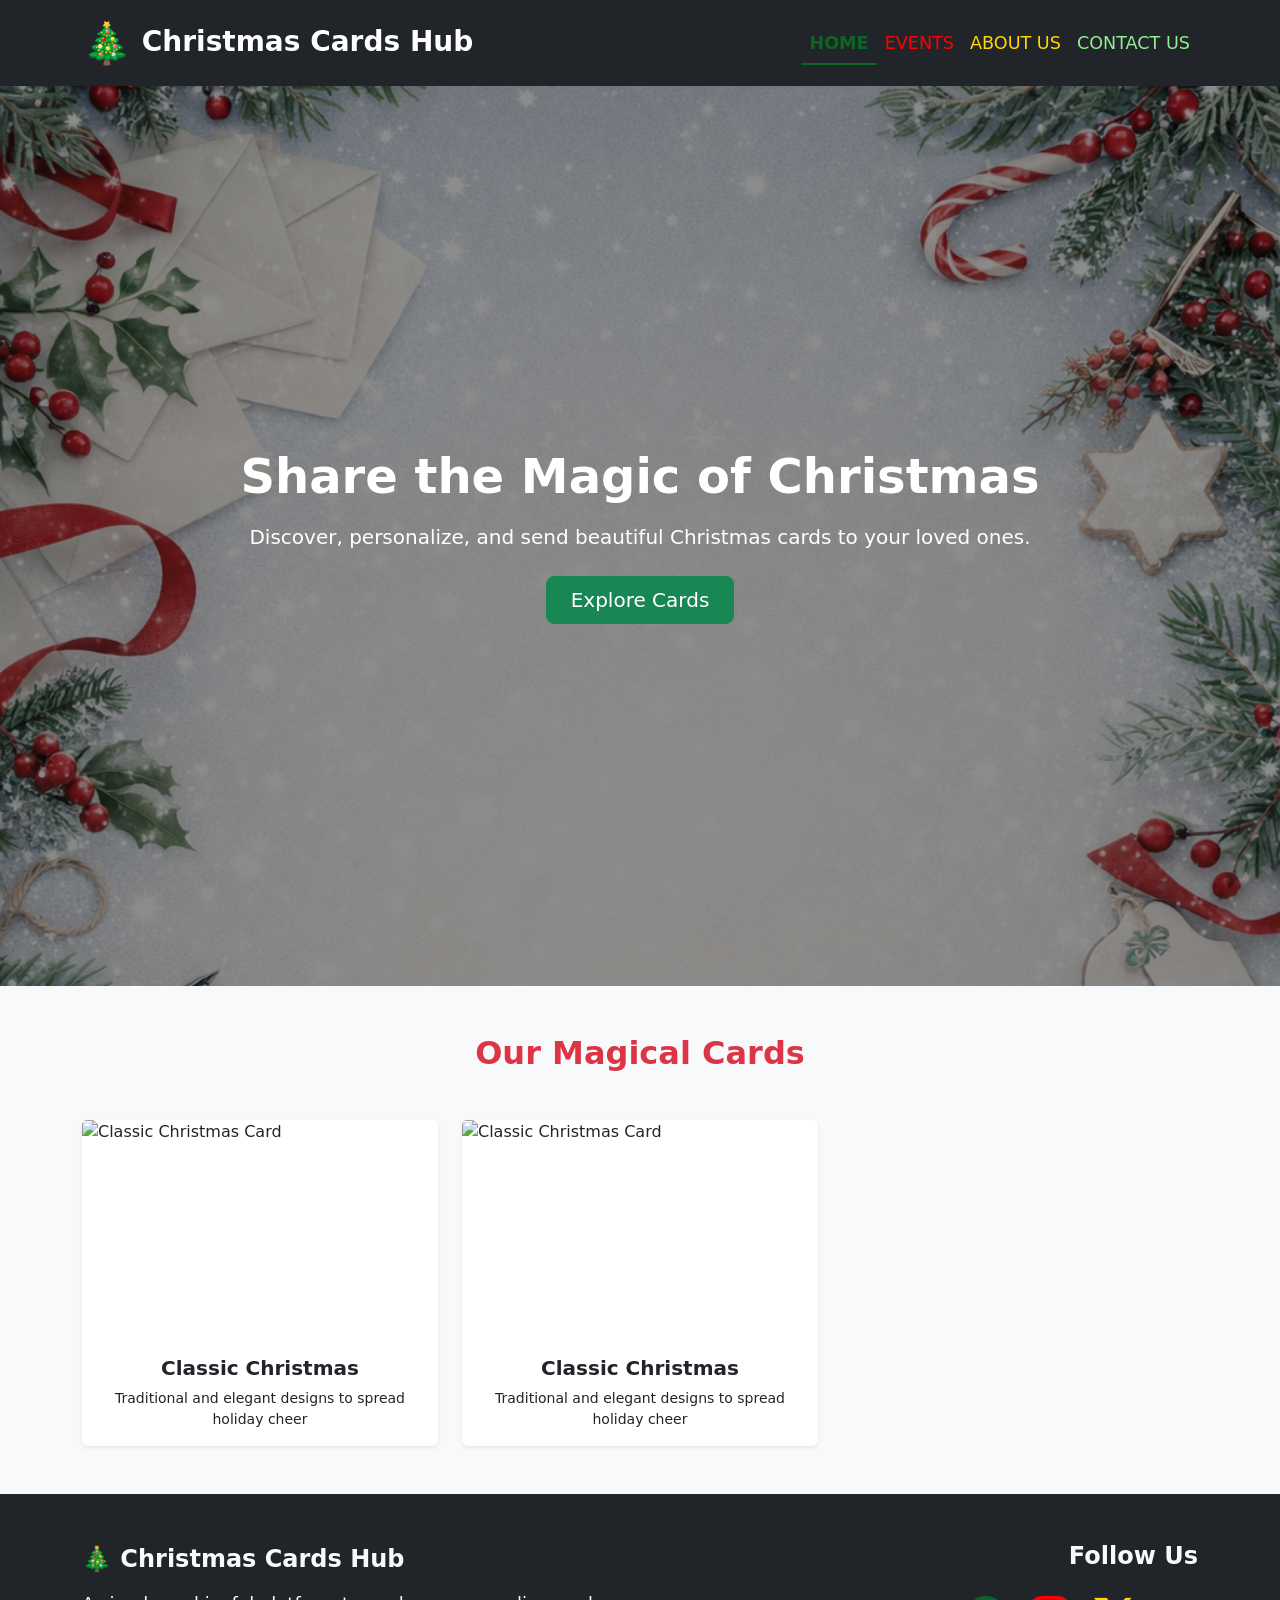
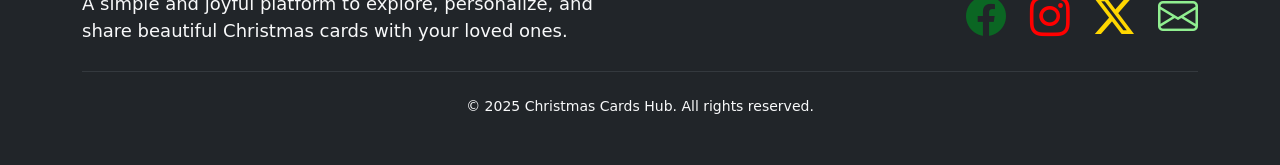
==== index.html @ 1e1aca8b "add the contatc modal to all pages" ====
<!DOCTYPE html>
<html lang="en">
<head>
  <meta charset="UTF-8">
  <meta name="viewport" content="width=device-width, initial-scale=1.0">

  <link
    href="https://cdn.jsdelivr.net/npm/bootstrap@5.3.8/dist/css/bootstrap.min.css"
    rel="stylesheet"
    integrity="sha384-sRIl4kxILFvY47J16cr9ZwB07vP4J8+LH7qKQnuqkuIAvNWLzeN8tE5YBujZqJLB"
    crossorigin="anonymous"
  >
  <link
    href="https://cdn.jsdelivr.net/npm/bootstrap-icons@1.11.3/font/bootstrap-icons.css"
    rel="stylesheet"
  >
  <link rel="stylesheet" href="assets/css/main.css">

  <title>HOME - Christmas Cards Hub</title>
</head>

<body class="d-flex flex-column min-vh-100">
  <!-- Header -->
  <header>
    <nav class="navbar navbar-expand-lg navbar-dark bg-dark shadow-sm">
      <div class="container">
        <a class="navbar-brand fw-bold" href="index.html">
            Christmas Cards Hub
        </a>
        <button class="navbar-toggler" type="button" data-bs-toggle="collapse" data-bs-target="#mainNavbar" aria-controls="mainNavbar" aria-expanded="false" aria-label="Toggle navigation">
          <span class="navbar-toggler-icon"></span>
        </button>
        <div class="collapse navbar-collapse justify-content-center justify-content-lg-end" id="mainNavbar">
          <ul class="navbar-nav mb-2 mb-lg-0 text-center">
            <li class="nav-item">
              <a class="nav-link" href="index.html">HOME</a>
            </li>
            <li class="nav-item">
              <a class="nav-link" href="events.html">EVENTS</a>
            </li>
            <li class="nav-item">
              <a class="nav-link" href="about.html">ABOUT US</a>
            </li>
            <li class="nav-item">
              <a class="nav-link" href="#" data-bs-toggle="modal" data-bs-target="#contactModal">CONTACT US</a>
            </li>
          </ul>
        </div>
      </div>
    </nav>
  </header>

  <main class="flex-grow-1">
    <!-- Hero Section -->
    <section class="hero-section position-relative text-center text-white">
      <div class="hero-overlay"></div>
      <div class="container position-relative hero-content d-flex justify-content-center align-items-center flex-column" style="min-height: 100vh;">
        <h1 class="display-5 fw-bold mb-3">Share the Magic of Christmas</h1>
        <p class="lead mb-4">Discover, personalize, and send beautiful Christmas cards to your loved ones.</p>
        <a href="#our-magical-cards" class="btn btn-success btn-lg px-4">Explore Cards</a>
      </div>
    </section>

    <!-- Our Cards Section -->
    <section id="our-magical-cards" class="cards-section py-5">
      <div class="container">
        <div class="text-center mb-5">
          <h2 class="fw-bold text-danger">Our Magical Cards</h2>
        </div>
        <div class="row g-4">
          <div class="col-sm-6 col-lg-4">
            <a href="card1.html" class="text-decoration-none">
              <div class="card h-100 shadow-sm border-0">
                <img src="assets/images/card-1.jpg" class="card-img-top" alt="Classic Christmas Card">
                <div class="card-body text-center">
                  <h5 class="card-title">Classic Christmas</h5>
                  <p class="card-text small">Traditional and elegant designs to spread holiday cheer</p>
                </div>
              </div>
            </a>
          </div>
          <div class="col-sm-6 col-lg-4">
            <a href="card1.html" class="text-decoration-none">
              <div class="card h-100 shadow-sm border-0">
                <img src="assets/images/card-1.jpg" class="card-img-top" alt="Classic Christmas Card">
                <div class="card-body text-center">
                  <h5 class="card-title">Classic Christmas</h5>
                  <p class="card-text small">Traditional and elegant designs to spread holiday cheer</p>
                </div>
              </div>
            </a>
          </div>
        </div>
      </div>
    </section>
    </main>


    <!-- Contact Modal -->
<div 
  class="modal fade" 
  id="contactModal" 
  data-bs-backdrop="static" 
  data-bs-keyboard="false" 
  tabindex="-1" 
  aria-labelledby="contactModalLabel" 
  aria-hidden="true"
>
  <div class="modal-dialog modal-dialog-centered">
    <div class="modal-content">

      <!-- Modal Header -->
      <div class="modal-header">
        <h5 class="modal-title" id="contactModalLabel">Contact Us</h5>
        <button 
          type="button" 
          class="btn-close" 
          data-bs-dismiss="modal" 
          aria-label="Close"
        ></button>
      </div>

      <!-- Modal Body -->
      <div class="modal-body d-flex justify-content-center">
        <form id="christmasContactForm">
          <!-- Name Field -->
          <div class="mb-3">
            <label class="form-label" for="name">Your Name</label>
            <input 
              type="text" 
              class="form-control" 
              id="name" 
              placeholder="Enter your name" 
              required
            />
          </div>
          <!-- Email Field -->
          <div class="mb-3">
            <label class="form-label" for="email">Your Email</label>
            <input 
              type="email" 
              class="form-control" 
              id="email" 
              placeholder="Enter your email" 
              required
            />
          </div>
          <!-- Message Field -->
          <div class="mb-3">
            <label class="form-label" for="message">Your Message</label>
            <textarea 
              class="form-control" 
              id="message" 
              rows="3" 
              placeholder="Write your message" 
              required
            ></textarea>
          </div>
          <!-- Submit Button -->
          <div class="text-end">
            <button type="submit" class="btn btn-success">
              Send
            </button>
          </div>
        </form>
      </div>
    </div>
  </div>
</div>
    

  <!-- Footer -->
  <footer class="bg-dark text-light mt-auto">
    <div class="container py-5">
      <div class="row align-items-center gy-4">
        <div class="col-md-6 text-center text-md-start">
          <h5 class="footer-title mb-3">🎄 Christmas Cards Hub</h5>
          <p class="footer-text mb-0">A simple and joyful platform to explore, personalize, and share beautiful Christmas cards with your loved ones.</p>
        </div>
        <div class="col-md-6 text-center text-md-end">
          <h5 class="footer-title mb-3">Follow Us</h5>
          <div class="d-flex justify-content-center justify-content-md-end gap-4">
            <a href="https://www.facebook.com/" class="footer-icon" aria-label="Facebook"><i class="bi bi-facebook"></i></a>
            <a href="https://www.instagram.com/" class="footer-icon" aria-label="Instagram"><i class="bi bi-instagram"></i></a>
            <a href="https://x.com/" class="footer-icon" aria-label="Twitter"><i class="bi bi-twitter-x"></i></a>
            <a href="mailto:test@test.test" class="footer-icon" aria-label="Email"><i class="bi bi-envelope"></i></a>
          </div>
        </div>
      </div>
      <hr class="border-secondary my-4">
      <div class="text-center small">© 2025 Christmas Cards Hub. All rights reserved.</div>
    </div>
  </footer>

  <script src="https://cdn.jsdelivr.net/npm/bootstrap@5.3.8/dist/js/bootstrap.bundle.min.js" integrity="sha384-FKyoEForCGlyvwx9Hj09JcYn3nv7wiPVlz7YYwJrWVcXK/BmnVDxM+D2scQbITxI" crossorigin="anonymous"></script>
  <script src="assets/js/main.js"></script>
    <script src="assets/js/contact-modal.js"></script>

</body>
</html>
---- assets/css/main.css ----
/* ------------------- Layout Visualisation ------------------- */

/* .container div,
.container-fluid div,
.col {
  border: 1px solid rgba(0, 0, 0, 01);
} */


/* ------------------- Navbar Brand & Tree Emoji ------------------- */
.navbar-brand {
  font-weight: 600;
  font-size: 1.25rem;
}

.navbar-brand::before {
  content: "🎄 ";
  display: inline-block;
  font-size: 1.5rem;
  vertical-align: middle;
}

@media (min-width: 768px) {
  .navbar-brand {
    font-size: 1.5rem;
  }

  .navbar-brand::before {
    font-size: 2rem;
  }
}

@media (min-width: 1200px) {
  .navbar-brand {
    font-size: 1.75rem;
  }

  .navbar-brand::before {
    font-size: 2.5rem;
  }
}

/* ------------------- Navbar Links ------------------- */
.navbar-nav .nav-link {
  position: relative;
  font-size: 0.95rem;
  transition: color 0.3s ease;
}

.navbar-nav .nav-item:nth-child(1) .nav-link {
  color: #0B6623;
}

.navbar-nav .nav-item:nth-child(2) .nav-link {
  color: #FF0000;
}

.navbar-nav .nav-item:nth-child(3) .nav-link {
  color: #FFD700;
}

.navbar-nav .nav-item:nth-child(4) .nav-link {
  color: #90EE90;
}

.navbar-nav .nav-item:nth-child(1) .nav-link:hover {
  color: #075918;
}

.navbar-nav .nav-item:nth-child(2) .nav-link:hover {
  color: #B20000;
}

.navbar-nav .nav-item:nth-child(3) .nav-link:hover {
  color: #FFC107;
}

.navbar-nav .nav-item:nth-child(4) .nav-link:hover {
  color: #32CD32;
}

.navbar-nav .nav-link.active {
  font-weight: 600;
}

.navbar-nav .nav-link::after {
  content: "";
  position: absolute;
  left: 0;
  bottom: -0.5px;
  width: 0;
  height: 2px;
  border-radius: 2px;
  transition: width 0.3s ease;
}

.navbar-nav .nav-link.active::after {
  width: 100%;
}

.navbar-nav .nav-item:nth-child(1) .nav-link.active::after {
  background-color: #0B6623;
}

.navbar-nav .nav-item:nth-child(2) .nav-link.active::after {
  background-color: #FF0000;
}

.navbar-nav .nav-item:nth-child(3) .nav-link.active::after {
  background-color: #FFD700;
}

.navbar-nav .nav-item:nth-child(4) .nav-link.active::after {
  background-color: #90EE90;
}

@media (min-width: 768px) {
  .navbar-nav .nav-link {
    font-size: 1rem;
  }
}

@media (min-width: 1200px) {
  .navbar-nav .nav-link {
    font-size: 1.1rem;
  }
}

@media (max-width: 991px) {
  .navbar-nav {
    align-items: center;
  }
}

/* ------------------- Footer Styles ------------------- */
.footer-title {
  font-size: 1.1rem;
  font-weight: 600;
}

.footer-text {
  font-size: 0.9rem;
}

.footer-icon {
  font-size: 1.5rem;
  transition: color 0.3s ease, transform 0.3s ease;
}

.footer-icon:nth-child(1) {
  color: #0B6623;
}

.footer-icon:nth-child(2) {
  color: #FF0000;
}

.footer-icon:nth-child(3) {
  color: #FFD700;
}

.footer-icon:nth-child(4) {
  color: #90EE90;
}

.footer-icon:nth-child(1):hover {
  color: #075918;
  transform: translateY(-3px);
}

.footer-icon:nth-child(2):hover {
  color: #B20000;
  transform: translateY(-3px);
}

.footer-icon:nth-child(3):hover {
  color: #FFC107;
  transform: translateY(-3px);
}

.footer-icon:nth-child(4):hover {
  color: #32CD32;
  transform: translateY(-3px);
}

@media (min-width: 768px) {
  .footer-title {
    font-size: 1.25rem;
  }

  .footer-text {
    font-size: 1rem;
  }

  .footer-icon {
    font-size: 2rem;
  }
}

@media (min-width: 1200px) {
  .footer-title {
    font-size: 1.5rem;
  }

  .footer-text {
    font-size: 1.125rem;
  }

  .footer-icon {
    font-size: 2.5rem;
  }
}

@media (max-width: 767px) {
  .footer .row {
    text-align: center;
  }
}

@media (min-width: 768px) and (max-width: 1199px) {
  .footer .row {
    text-align: left;
  }
}

@media (min-width: 1200px) {
  .footer .col-md-6:first-child {
    text-align: left;
  }

  .footer .col-md-6:last-child {
    text-align: right;
  }
}

/* ------------------- Contact Modal & Toast------------------- */
 #toastMessage {
    z-index: 11;
  }

  .modal-header {
    background-color: #004d00;
  }

  .form-control {
    width: 250px !important;
  }

  .modal-body {
        background: url("../images/christmas-background.webp") center 7% / cover no-repeat;
  }

/* ------------------- Hero Section ------------------- */
.hero-section {
  min-height: 100vh;
  background: url("../images/christmas-background-2.png") center 7% / cover no-repeat;
  display: flex;
  align-items: center;
  justify-content: center;
  overflow: hidden;
}

.hero-overlay {
  position: absolute;
  inset: 0;
  background: rgba(0, 0, 0, 0.45);
  z-index: 1;
}

.hero-content {
  z-index: 3;
}

/* ------------------- Cards Section ------------------- */
.cards-section {
  background-color: #f8f9fa;
}

.cards-section .text-center h2 {
  color: #FF0000;
  /* red */
  font-weight: 700;
}

.cards-section .card-img-top {
  height: 220px;
  object-fit: cover;
}

.cards-section .card-title {
  font-weight: 600;
}

.cards-section .card {
  transition: transform 0.3s ease, box-shadow 0.3s ease;
}

.cards-section .card:hover {
  transform: translateY(-6px);
  box-shadow: 0 12px 30px rgba(0, 0, 0, 0.12);
}

.container-hana {
  max-width: 600px;
}

#front-card {
  position: relative;
  width: 100%;
  height:500px;
  display:flex;
  flex-direction: column;
  justify-content: center;
  align-items:center;
}

.screen-message{
  position: absolute;
  top: 50%;
  left: 50%;
  width: 100%;
  max-width: 600px;
  height: 400px;
  display:flex;
  transform:translate(-50%, -50%);
  flex-direction:column;
  justify-content: center;
  align-items: center;
  z-index: 1;
  opacity: 0;
  transition: opacity 0.5s ease;
  background-color: #f4eaeaff;

}

.card-img {
  border-radius: 5px;
  overflow: hidden;
}

.card-img img {
  object-fit: cover;
  width: 100%;
  height:100%;
}



#play-btn {
  top: 50%;
  left: 50%;
  transform: translate(-50%, -50%);
  padding: 0;
  border-radius: 50%;
  z-index: 2;
  width: 100px;
  height: 100px;
  background: none;
  outline: none;
  border: none;
  font-size: 28px;
  display: flex;
  align-items: center;
  justify-content: center;
  box-shadow: 0 6px 12px rgba(0, 0, 0, 0.3);
  color: red;
}



/* ------------------- Responsive Hero Text ------------------- */
@media (max-width: 768px) {
  .hero-section h1 {
    font-size: 2rem;
  }
}

/* ------------------- Snow Animation using fade-out ------------------- */
.snowflake {
  position: absolute;
  color: white;
  user-select: none;
  pointer-events: none;
  animation-name: fallFade;
  animation-timing-function: linear;
  animation-iteration-count: infinite;
}

@keyframes fallFade {
  0% {
    transform: translateY(-10vh) rotate(0deg);
    opacity: 0;
  }

  10% {
    opacity: 1;
  }

  80% {
    opacity: 1;
  }

  100% {
    transform: translateY(110vh) rotate(360deg);
    opacity: 0;
  }
}


/* ------------------- Editable Card Page Styles ------------------- */

/* ---- Card ---- */


.editable-card-main {
    background: url("../images/christmas-background.webp") center 7% / cover no-repeat;
}

.editable-card-main .container-fluid {
    max-width: 1200px;
}

#card-container1 {
  position: relative;
  /* Ensure the container acts as the reference point */
  /* left: calc(50% - 150px); */
  overflow: hidden;
  /* Prevent any part of the image from being visible outside the container */
  height: 200px;
  width: 300px;
  background: url(../images/cards/input-card/card-background.jpg) center / cover no-repeat;
}

#card-container2 {
  position: relative;
  /* Ensure the container acts as the reference point */
  /* left: calc(50% - 150px); */
  overflow: hidden;
  /* Prevent any part of the image from being visible outside the container */
  height: 200px;
  width: 300px;
  background: url(../images/cards/input-card/card2-background.jpg) center / cover no-repeat;
}

.merry-christmas {
  font-family: 'Mountains of Christmas', cursive;
  font-size: 2.3rem;
  color: #801414;
  text-shadow: 2px 2px 4px rgba(206, 243, 220, 0.7);
  z-index: 1;
}

.input-text {
  font-family: 'Mountains of Christmas';
  font-size: 1rem;
  color: #801414;
  margin-top: 7%;
  animation: appearText 20s linear forwards;
}

.input-text2 {
  font-family: 'Mountains of Christmas';
  font-size: 1rem;
  color: #801414;
  margin-top: 1%;
  animation: appearText 20s linear forwards;
}

@keyframes appearText {
  0% {
    opacity: 0;
  }

  39% {
    opacity: 0;
  }

  43% {
    opacity: 1;
  }
}

.snow1 {
  position: absolute;
  top: 7%;
  left: 15%;
  font-size: 12px;
  color: white;
  opacity: 0.8;
  animation: spin 13s linear infinite;
  z-index: 10;
}

.snow2 {
  position: absolute;
  top: 8%;
  right: 18%;
  font-size: 17px;
  color: white;
  opacity: 0.7;
  animation: spin 12s linear infinite;
  z-index: 10;
}

.snow3 {
  position: absolute;
  top: 12%;
  left: 55%;
  font-size: 9px;
  color: white;
  opacity: 0.6;
  animation: spin 11s linear infinite;
  z-index: 10;
}

.snow4 {
  position: absolute;
  top: 35%;
  left: 5%;
  font-size: 12px;
  color: white;
  opacity: 0.9;
  animation: spin 12s linear infinite;
}

.snow5 {
  position: absolute;
  top: 26%;
  left: 39%;
  font-size: 12px;
  color: white;
  opacity: 0.8;
  animation: spin 15s linear infinite;
}

@keyframes spin {
  0% {
    transform: rotate(0deg);
  }

  100% {
    transform: rotate(360deg);
  }
}

.people-and-tree {
  position: absolute;
  /* Allows precise positioning within the container */
  top: 65%;
  /* Center vertically within the container */
  right: -100px;
  /* Start fully outside of the container on the right */
  transform: translateY(-50%) scale(0.5);
  /* Adjust for perfect vertical centering */
  animation: moveTreeOut 20s linear forwards;
  /* Use forwards to keep the tree out of frame at the end */
}



@keyframes moveTreeOut {
  0% {
    right: -460px;
    /* Start just outside the right edge of the container */
  }
  10% {
    top: 62%;
  }
  20% {
    top: 65%;
  }
  30% {
    top: 62%;
  }
  40% {
    top: 65%;
  }
  50% {
    top: 62%;
  }
  60% {
    top: 65%;
  }
  70% {
    top: 62%;
  }
  80% {
    top: 65%;
  }
  90% {
    top: 62%;
  }
  100% {
    right: 100%;
    /* Move past the left edge of the container */
  }
}

/* .santa-surfing {
  position: absolute;
  top: 59%;
  right: -100px;
  transform: translateY(-50%) ;
  animation: moveSantaOut 20s linear forwards;
} */

/* @keyframes moveSantaOut {
  0% {
    right: -460px;
    scale: 60%;
  }
  10% {
    top: 55%;
  }
  20% {
    top: 65%;
  }
  30% {
    top: 70%;
  }
  40% {
    top: 75%;
    scale: 110%;
    rotate: calc(10deg);  }
  50% {
    top: 75%;
  }
  60% {
    top: 61%;
  }
  70% {
    top: 70%;
  }
  80% {
    top: 63%;
  }
  90% {
    top: 72%;
  }
  100% {
    right: 100%;
    scale: 70%;
    rotate: calc(10deg);


  }
} */

/* ---- Form ---- */
.form-control {
  width: 250px !important;

}

.name-input-form .form-caption {
  font-size: 1.3rem !important;
  font-weight: 500 !important;
  width: 350px !important;
}


@media (min-width: 576px) {
  #card-container1 {
    position: relative;
    /* Ensure the container acts as the reference point */
    height: 300px;
    width: 450px;
  }

   #card-container2 {
    position: relative;
    /* Ensure the container acts as the reference point */
    height: 300px;
    width: 450px;
  }

  .merry-christmas {
    font-size: 3.4rem;
  }

  .input-text {
  font-size: 1.5rem;
}

  .input-text2 {
  font-size: 1.5rem;
}

  .snow1 {
    font-size: 18px;
  }

  .snow2 {
    font-size: 25px;
  }

  .snow3 {
    font-size: 14px;
  }

  .snow4 {
    font-size: 18px;
  }

  .snow5 {
    font-size: 18px;
  }

  .people-and-tree {
    position: absolute;
    /* Allows precise positioning within the container */
    top: 65%;
    /* Center vertically within the container */
    right: -100px;
    /* Start fully outside of the container on the right */
    transform: translateY(-50%) scale(0.75);
    /* Adjust for perfect vertical centering */
    animation: moveTreeOut 18s linear forwards;
    /* Use forwards to keep the tree out of frame at the end */
  }

  @keyframes moveTreeOut {
    0% {
      right: -550px;
      /* Start just outside the right edge of the container */
    }

    10% {
      top: 62%;
    }

    20% {
      top: 65%;
    }

    30% {
      top: 62%;
    }

    40% {
      top: 65%;
    }

    50% {
      top: 62%;
    }

    60% {
      top: 65%;
    }

    70% {
      top: 62%;
    }

    80% {
      top: 65%;
    }

    90% {
      top: 62%;
    }

    100% {
      right: 100%;
      /* Move past the left edge of the container */
    }
  }


  /* .santa-surfing {
    position: absolute;
    top: 65%;
    right: -100px;
    transform: translateY(-50%) scale(0.5);
    animation: moveSantaOut 18s linear forwards;
  }

  @keyframes moveSantaOut {
  0% {
    right: -460px;
    scale: 30%;
  }
  10% {
    top: 55%;
  }
  20% {
    top: 65%;
  }
  30% {
    top: 70%;
  }
  40% {
    top: 75%;
    scale: 50%;
    rotate: calc(10deg);  }
  50% {
    top: 75%;
  }
  60% {
    top: 61%;
  }
  70% {
    top: 70%;
  }
  80% {
    top: 63%;
  }
  90% {
    top: 72%;
  }
  100% {
    right: 100%;
    scale: 70%;
    rotate: calc(10deg);


  }
} */


}


@media (min-width: 768px) {
  #card-container1 {
    position: relative;
    /* Ensure the container acts as the reference point */
    height: 400px;
    width: 600px;
  }

  #card-container2 {
    position: relative;
    /* Ensure the container acts as the reference point */
    height: 400px;
    width: 600px;
  }

  .merry-christmas {
    font-size: 4.5rem;
  }

  .input-text {
  font-size: 2rem;
}

 .input-text2 {
  font-size: 2rem;
}

  .snow1 {
    font-size: 24px;
  }

  .snow2 {
    font-size: 34px;
  }

  .snow3 {
    font-size: 19px;
  }

  .snow4 {
    font-size: 24px;
  }

  .snow5 {
    font-size: 24px;
  }

  .people-and-tree {
    position: absolute;
    /* Allows precise positioning within the container */
    top: 65%;
    /* Center vertically within the container */
    right: -100px;
    /* Start fully outside of the container on the right */
    transform: translateY(-50%);
    /* Adjust for perfect vertical centering */
    animation: moveTreeOut 18s linear forwards;
    /* Use forwards to keep the tree out of frame at the end */
  }

  @keyframes moveTreeOut {
    0% {
      right: -610px;
      /* Start just outside the right edge of the container */
    }

    10% {
      top: 62%;
    }

    20% {
      top: 65%;
    }

    30% {
      top: 62%;
    }

    40% {
      top: 65%;
    }

    50% {
      top: 62%;
    }

    60% {
      top: 65%;
    }

    70% {
      top: 62%;
    }

    80% {
      top: 65%;
    }

    90% {
      top: 62%;
    }

    100% {
      right: 100%;
      /* Move past the left edge of the container */
    }
  }

   .form-control {
    width: 400px !important;
  }
}
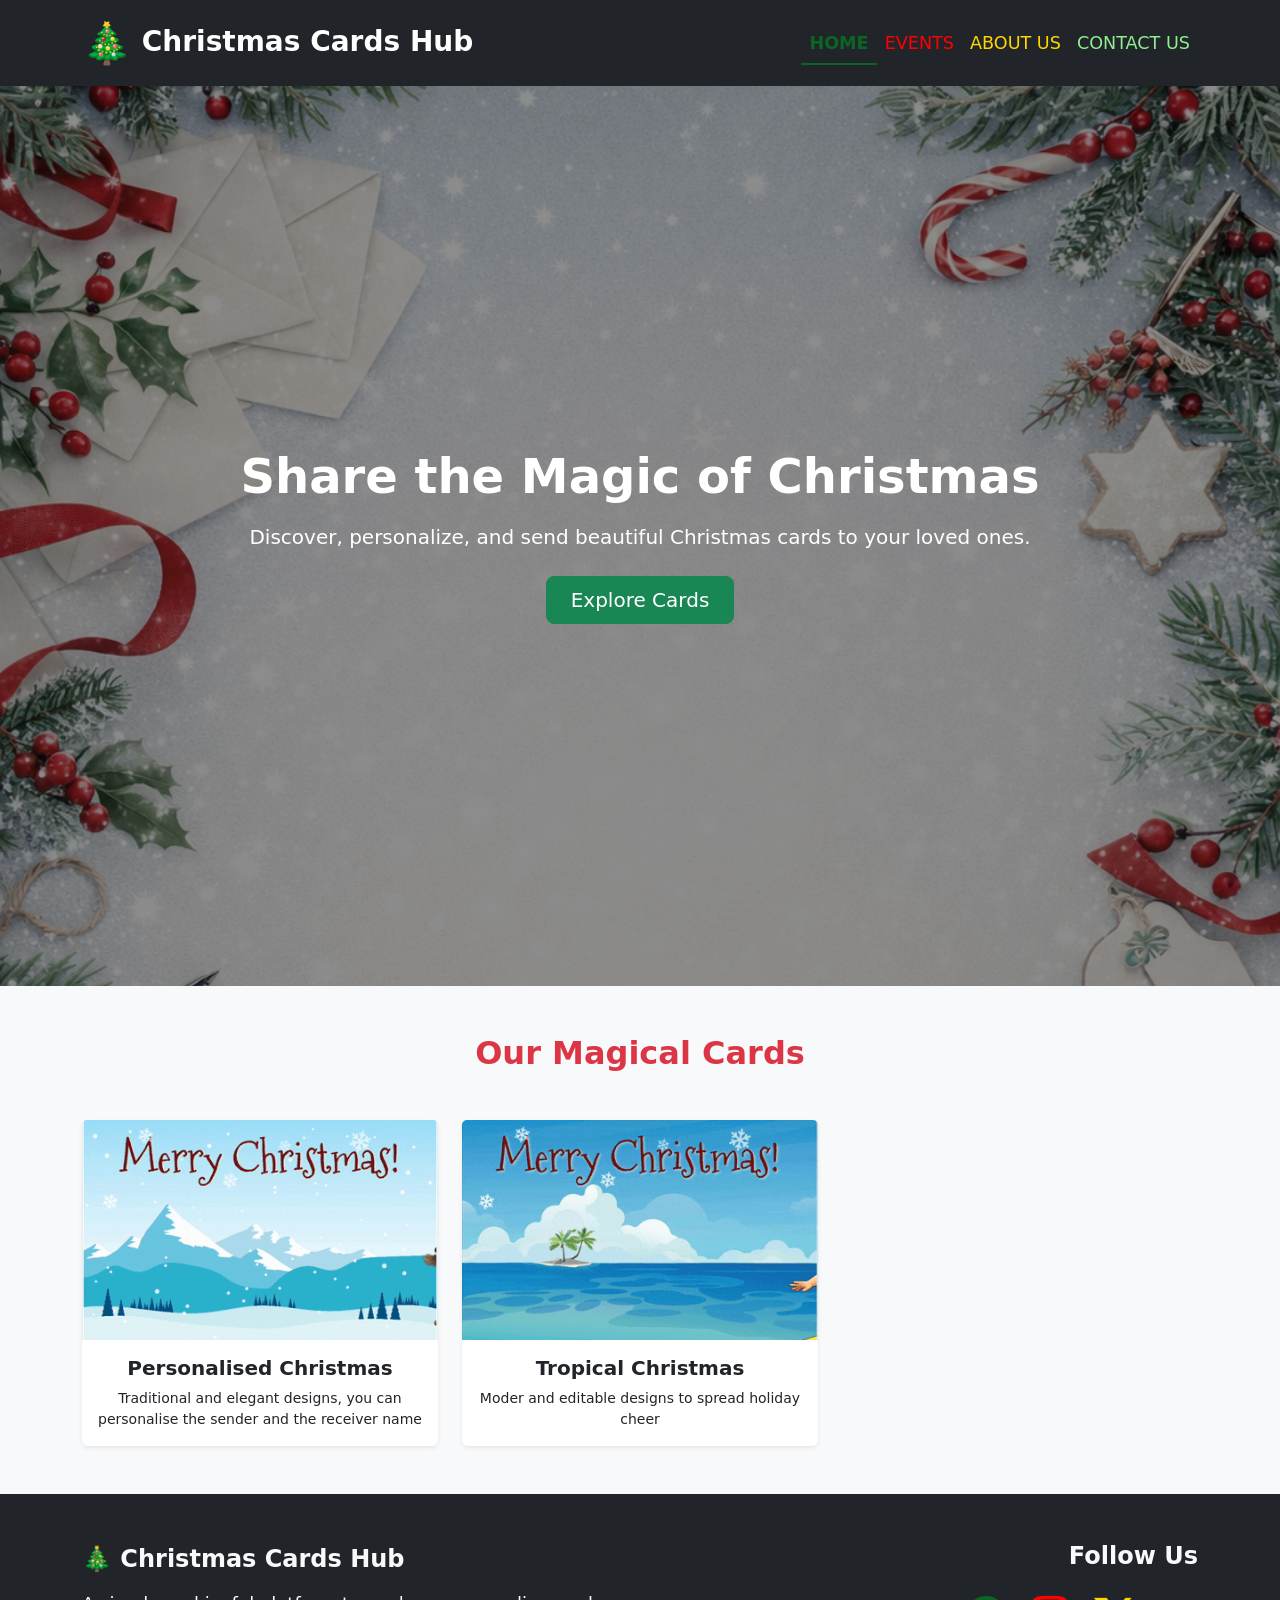
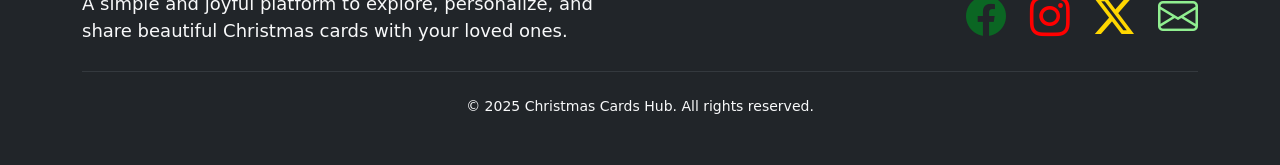
==== commit e6dfc0c3: "add the cards preview to index" ====
--- a/index.html
+++ b/index.html
@@ -71,10 +71,10 @@
           <div class="col-sm-6 col-lg-4">
             <a href="card1.html" class="text-decoration-none">
               <div class="card h-100 shadow-sm border-0">
-                <img src="assets/images/card-1.jpg" class="card-img-top" alt="Classic Christmas Card">
+                <img src="assets/images/cards/tree-card-preview.gif" class="card-img-top" alt="Classic Christmas Card">
                 <div class="card-body text-center">
-                  <h5 class="card-title">Classic Christmas</h5>
-                  <p class="card-text small">Traditional and elegant designs to spread holiday cheer</p>
+                  <h5 class="card-title">Personalised Christmas</h5>
+                  <p class="card-text small">Traditional and elegant designs, you can personalise the sender and the receiver name</p>
                 </div>
               </div>
             </a>
@@ -82,10 +82,10 @@
           <div class="col-sm-6 col-lg-4">
             <a href="card1.html" class="text-decoration-none">
               <div class="card h-100 shadow-sm border-0">
-                <img src="assets/images/card-1.jpg" class="card-img-top" alt="Classic Christmas Card">
+                <img src="assets/images/cards/santa-card-preview.gif" class="card-img-top" alt="Classic Christmas Card">
                 <div class="card-body text-center">
-                  <h5 class="card-title">Classic Christmas</h5>
-                  <p class="card-text small">Traditional and elegant designs to spread holiday cheer</p>
+                  <h5 class="card-title">Tropical Christmas</h5>
+                  <p class="card-text small">Moder and editable designs to spread holiday cheer</p>
                 </div>
               </div>
             </a>
--- a/assets/css/main.css
+++ b/assets/css/main.css
@@ -241,6 +241,11 @@
   .modal-header {
     background-color: #004d00;
   }
+
+  .modal-title {
+    color: #ffffff;
+    font-weight: 600;
+  }       
 
   .form-control {
     width: 250px !important;
@@ -420,7 +425,7 @@
     max-width: 1200px;
 }
 
-#card-container1 {
+.card-container {
   position: relative;
   /* Ensure the container acts as the reference point */
   /* left: calc(50% - 150px); */
@@ -428,17 +433,13 @@
   /* Prevent any part of the image from being visible outside the container */
   height: 200px;
   width: 300px;
-  background: url(../images/cards/input-card/card-background.jpg) center / cover no-repeat;
-}
-
-#card-container2 {
-  position: relative;
-  /* Ensure the container acts as the reference point */
-  /* left: calc(50% - 150px); */
-  overflow: hidden;
-  /* Prevent any part of the image from being visible outside the container */
-  height: 200px;
-  width: 300px;
+}
+
+.tree-card {
+  background: url(../images/cards/input-card/card1-background.jpg) center / cover no-repeat;
+}
+
+.santa-card {
   background: url(../images/cards/input-card/card2-background.jpg) center / cover no-repeat;
 }
 
@@ -596,31 +597,32 @@
   }
 }
 
-/* .santa-surfing {
-  position: absolute;
-  top: 59%;
-  right: -100px;
-  transform: translateY(-50%) ;
+.santa-surfing {
+  position: absolute;
+  top: 31%;
+  right: -170px;
+  transform: translateY(-50%) scale(0.6) ;
   animation: moveSantaOut 20s linear forwards;
-} */
-
-/* @keyframes moveSantaOut {
+}
+
+@keyframes moveSantaOut {
   0% {
-    right: -460px;
-    scale: 60%;
+    right: -400px;
+    scale: 30%;
   }
   10% {
-    top: 55%;
+    top: 30px;
+    
   }
   20% {
-    top: 65%;
+    top: 15px;
   }
   30% {
     top: 70%;
   }
   40% {
-    top: 75%;
-    scale: 110%;
+    top: 81%;
+    scale: 100%;
     rotate: calc(10deg);  }
   50% {
     top: 75%;
@@ -632,19 +634,17 @@
     top: 70%;
   }
   80% {
-    top: 63%;
+    top: 35%;
   }
   90% {
-    top: 72%;
+    top: 45px;
   }
   100% {
     right: 100%;
-    scale: 70%;
+    scale: 40%;
     rotate: calc(10deg);
-
-
-  }
-} */
+  }
+}
 
 /* ---- Form ---- */
 .form-control {
@@ -653,14 +653,14 @@
 }
 
 .name-input-form .form-caption {
-  font-size: 1.3rem !important;
-  font-weight: 500 !important;
+  font-size: 1rem !important;
+  font-weight: 600 !important;
   width: 350px !important;
 }
 
 
 @media (min-width: 576px) {
-  #card-container1 {
+  .card-container {
     position: relative;
     /* Ensure the container acts as the reference point */
     height: 300px;
@@ -768,62 +768,58 @@
   }
 
 
-  /* .santa-surfing {
-    position: absolute;
-    top: 65%;
-    right: -100px;
-    transform: translateY(-50%) scale(0.5);
-    animation: moveSantaOut 18s linear forwards;
-  }
-
-  @keyframes moveSantaOut {
+  .santa-surfing {
+  position: absolute;
+  top: 51%;
+  right: -170px;
+  transform: translateY(-50%) scale(0.8) ;
+  animation: moveSantaOut 20s linear forwards;
+}
+
+@keyframes moveSantaOut {
   0% {
-    right: -460px;
-    scale: 30%;
+    right: -400px;
+    scale: 55%;
   }
   10% {
-    top: 55%;
+    top: 40%;
+    
   }
   20% {
-    top: 65%;
+    top: 50%;
   }
   30% {
-    top: 70%;
+    top: 40%;
   }
   40% {
-    top: 75%;
-    scale: 50%;
+    top: 63%;
+    scale: 90%;
     rotate: calc(10deg);  }
   50% {
-    top: 75%;
+    top: 40%;
   }
   60% {
-    top: 61%;
+    top: 51%;
   }
   70% {
-    top: 70%;
+    top: 40%;
   }
   80% {
-    top: 63%;
+    top: 50%;
   }
   90% {
-    top: 72%;
+    top: 40%;
   }
   100% {
     right: 100%;
-    scale: 70%;
+    scale: 65%;
     rotate: calc(10deg);
-
-
-  }
-} */
-
-
+  }
 }
 
 
 @media (min-width: 768px) {
-  #card-container1 {
+  .card-container {
     position: relative;
     /* Ensure the container acts as the reference point */
     height: 400px;
@@ -930,6 +926,55 @@
     }
   }
 
+  .santa-surfing {
+  position: absolute;
+  top: 51%;
+  right: -170px;
+  transform: translateY(-50%) scale(0.8) ;
+  animation: moveSantaOut 20s linear forwards;
+}
+
+@keyframes moveSantaOut {
+  0% {
+    right: -400px;
+    scale: 55%;
+  }
+  10% {
+    top: 40%;
+    
+  }
+  20% {
+    top: 50%;
+  }
+  30% {
+    top: 40%;
+  }
+  40% {
+    top: 73%;
+    scale: 110%;
+    rotate: calc(10deg);  }
+  50% {
+    top: 50%;
+  }
+  60% {
+    top: 61%;
+  }
+  70% {
+    top: 50%;
+  }
+  80% {
+    top: 60%;
+  }
+  90% {
+    top: 50%;
+  }
+  100% {
+    right: 100%;
+    scale: 65%;
+    rotate: calc(10deg);
+  }
+}
+
    .form-control {
     width: 400px !important;
   }
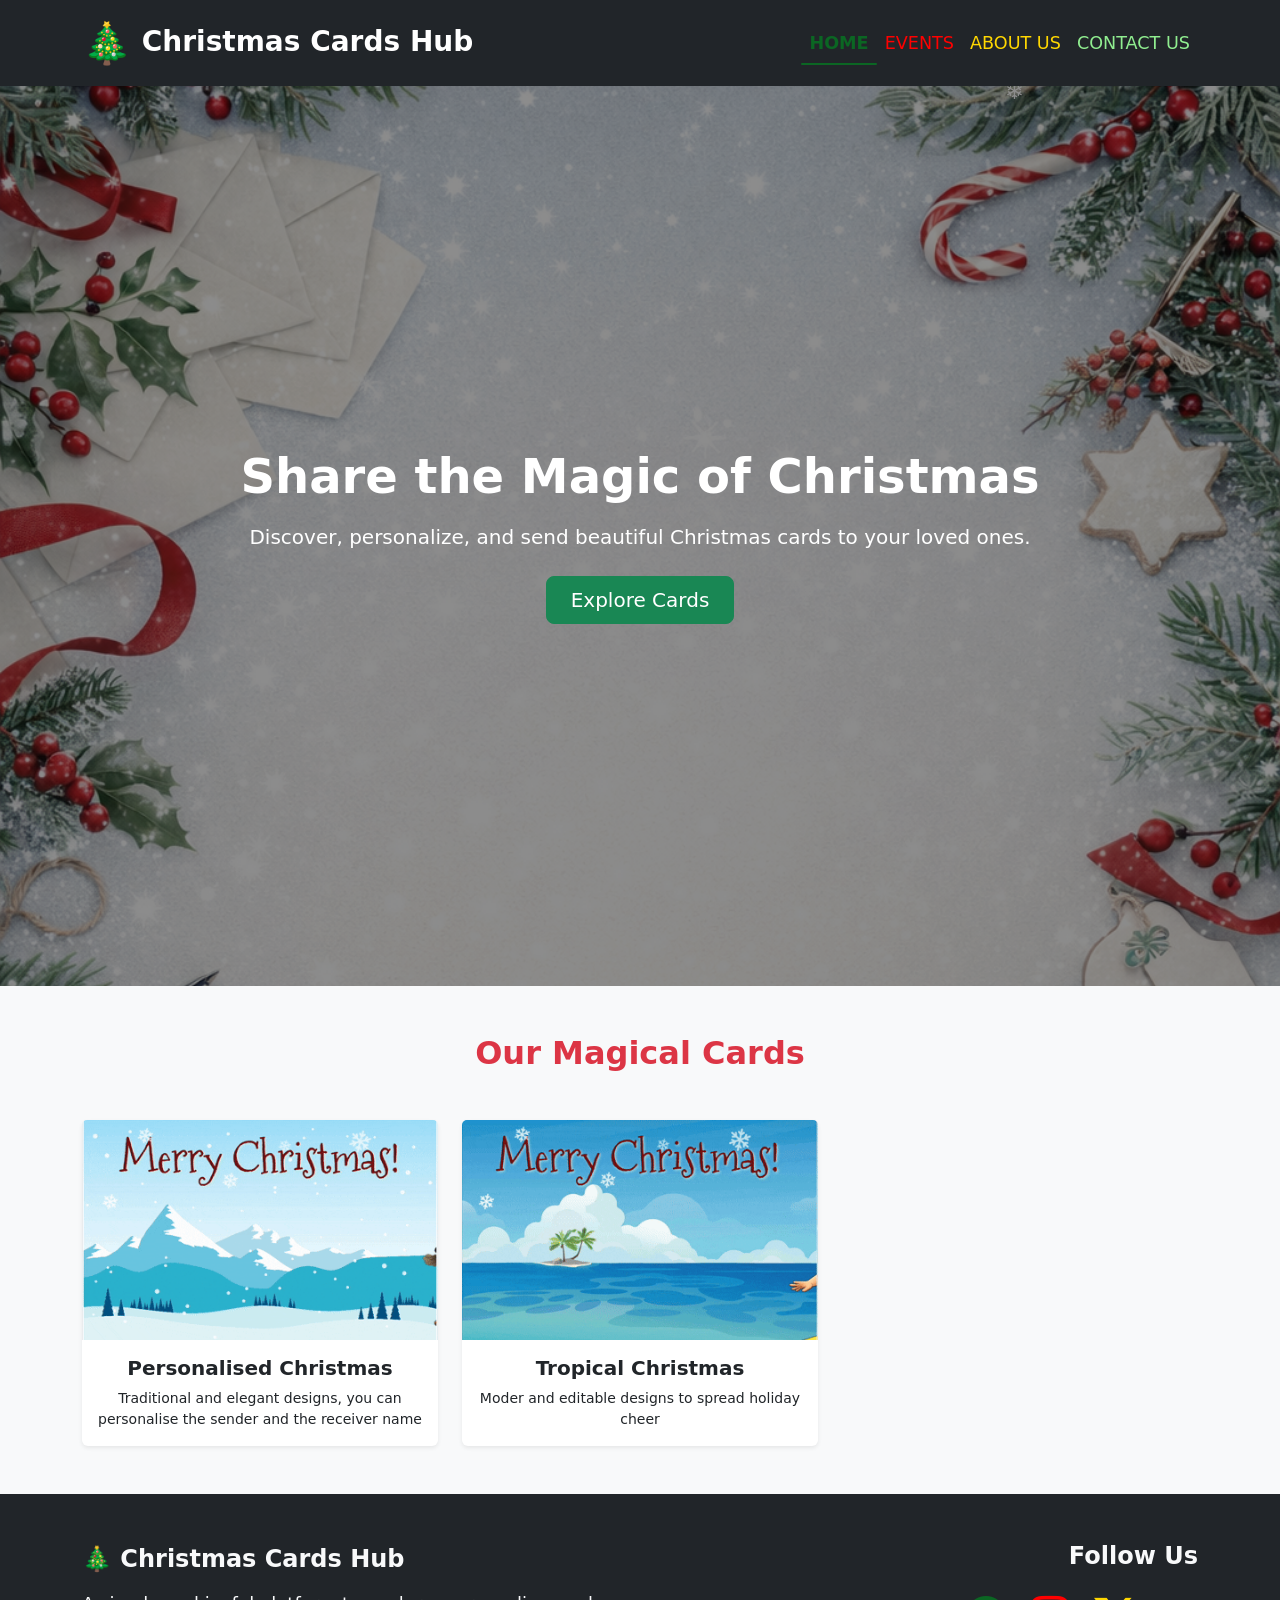
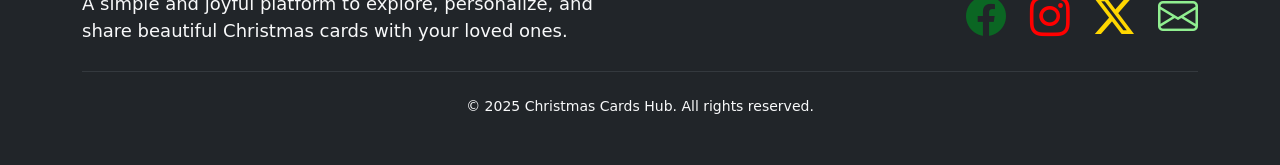
==== commit de912bac: "fixed the link to the editable cards in the index.html" ====
--- a/index.html
+++ b/index.html
@@ -69,7 +69,7 @@
         </div>
         <div class="row g-4">
           <div class="col-sm-6 col-lg-4">
-            <a href="card1.html" class="text-decoration-none">
+            <a href="editable-card1.html" class="text-decoration-none">
               <div class="card h-100 shadow-sm border-0">
                 <img src="assets/images/cards/tree-card-preview.gif" class="card-img-top" alt="Classic Christmas Card">
                 <div class="card-body text-center">
@@ -80,7 +80,7 @@
             </a>
           </div>
           <div class="col-sm-6 col-lg-4">
-            <a href="card1.html" class="text-decoration-none">
+            <a href="editable-card2.html" class="text-decoration-none">
               <div class="card h-100 shadow-sm border-0">
                 <img src="assets/images/cards/santa-card-preview.gif" class="card-img-top" alt="Classic Christmas Card">
                 <div class="card-body text-center">
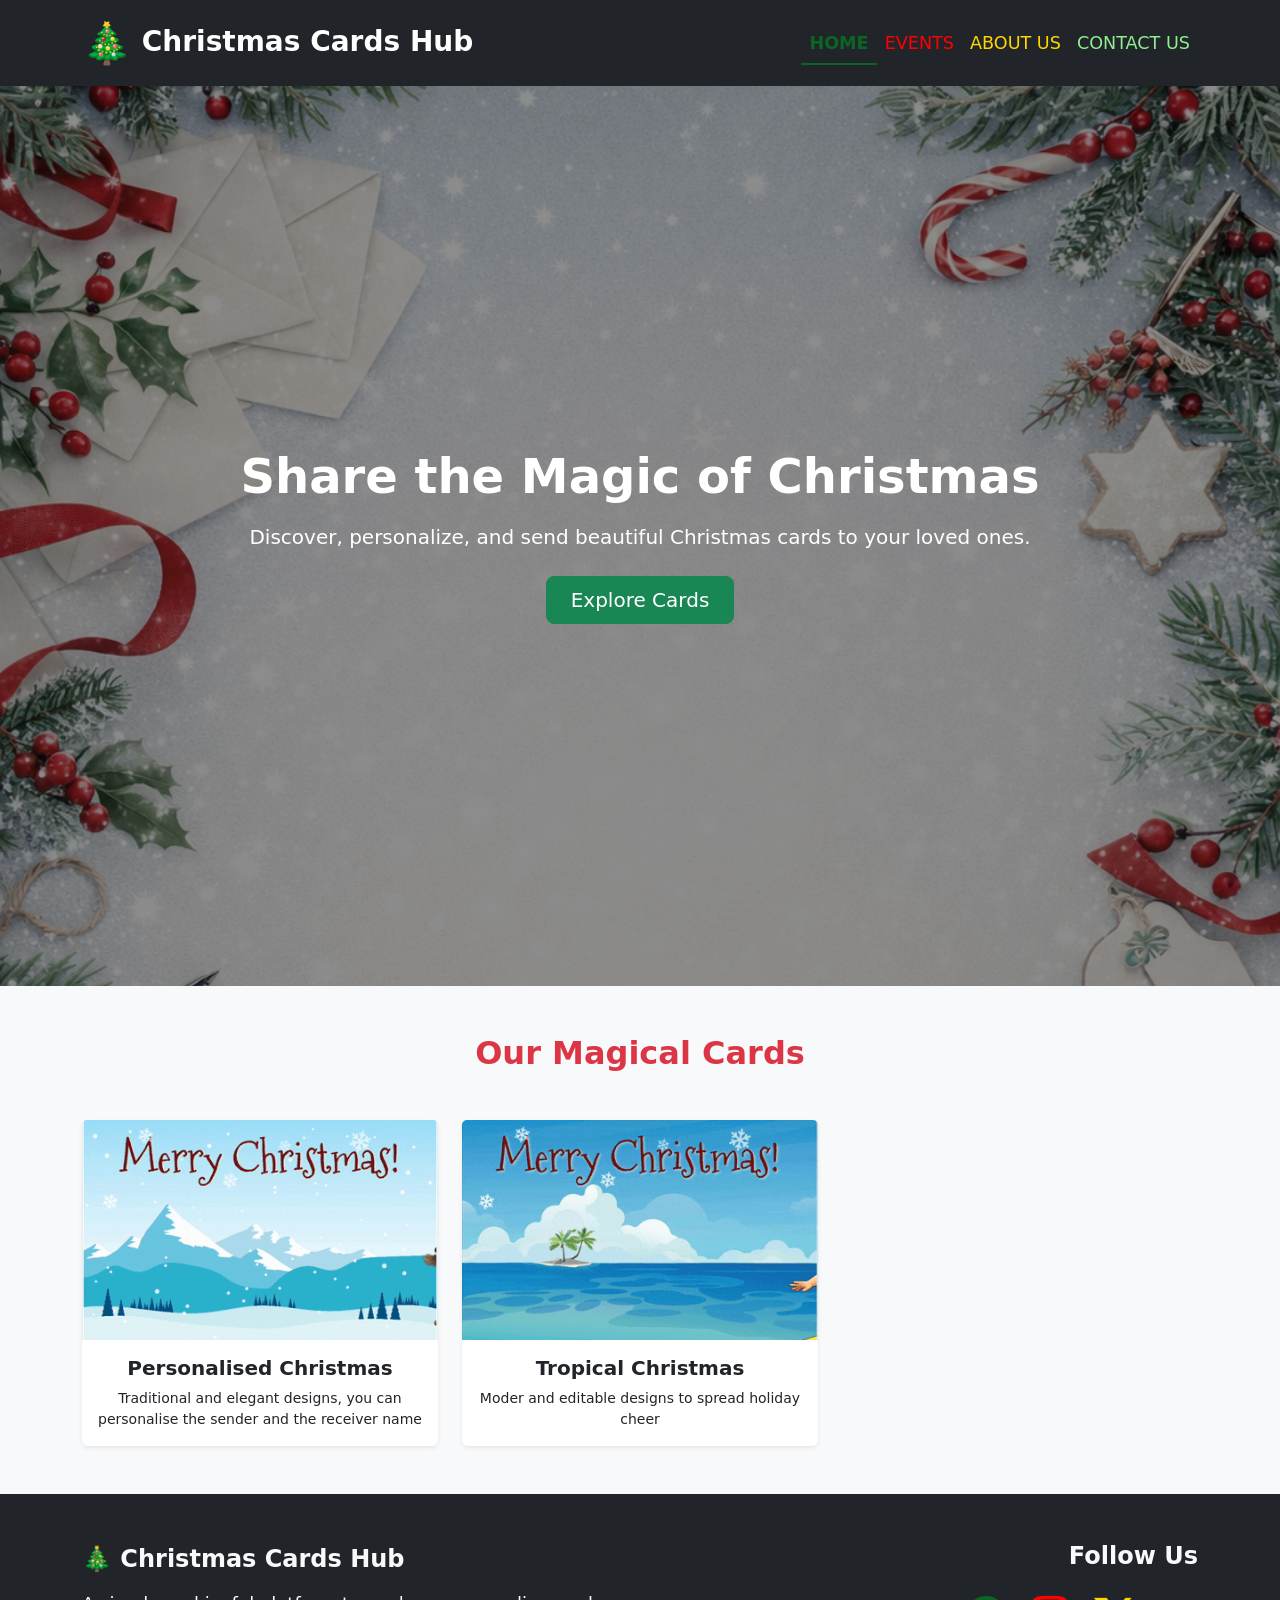
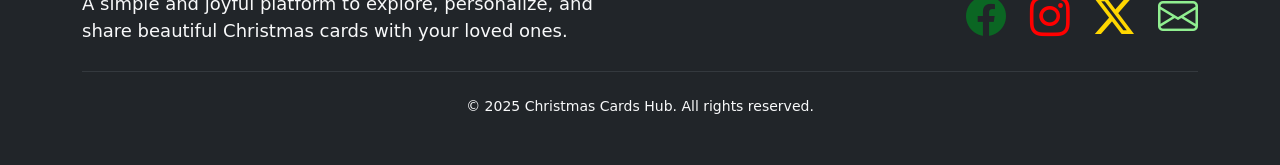
==== commit 3a2d632c: "Merge branch 'FILI-PART'" ====
--- a/index.html
+++ b/index.html
@@ -1,19 +1,13 @@
 <!DOCTYPE html>
 <html lang="en">
+
 <head>
   <meta charset="UTF-8">
   <meta name="viewport" content="width=device-width, initial-scale=1.0">
 
-  <link
-    href="https://cdn.jsdelivr.net/npm/bootstrap@5.3.8/dist/css/bootstrap.min.css"
-    rel="stylesheet"
-    integrity="sha384-sRIl4kxILFvY47J16cr9ZwB07vP4J8+LH7qKQnuqkuIAvNWLzeN8tE5YBujZqJLB"
-    crossorigin="anonymous"
-  >
-  <link
-    href="https://cdn.jsdelivr.net/npm/bootstrap-icons@1.11.3/font/bootstrap-icons.css"
-    rel="stylesheet"
-  >
+  <link href="https://cdn.jsdelivr.net/npm/bootstrap@5.3.8/dist/css/bootstrap.min.css" rel="stylesheet"
+    integrity="sha384-sRIl4kxILFvY47J16cr9ZwB07vP4J8+LH7qKQnuqkuIAvNWLzeN8tE5YBujZqJLB" crossorigin="anonymous">
+  <link href="https://cdn.jsdelivr.net/npm/bootstrap-icons@1.11.3/font/bootstrap-icons.css" rel="stylesheet">
   <link rel="stylesheet" href="assets/css/main.css">
 
   <title>HOME - Christmas Cards Hub</title>
@@ -54,7 +48,8 @@
     <!-- Hero Section -->
     <section class="hero-section position-relative text-center text-white">
       <div class="hero-overlay"></div>
-      <div class="container position-relative hero-content d-flex justify-content-center align-items-center flex-column" style="min-height: 100vh;">
+      <div class="container position-relative hero-content d-flex justify-content-center align-items-center flex-column"
+        style="min-height: 100vh;">
         <h1 class="display-5 fw-bold mb-3">Share the Magic of Christmas</h1>
         <p class="lead mb-4">Discover, personalize, and send beautiful Christmas cards to your loved ones.</p>
         <a href="#our-magical-cards" class="btn btn-success btn-lg px-4">Explore Cards</a>
@@ -175,13 +170,16 @@
       <div class="row align-items-center gy-4">
         <div class="col-md-6 text-center text-md-start">
           <h5 class="footer-title mb-3">🎄 Christmas Cards Hub</h5>
-          <p class="footer-text mb-0">A simple and joyful platform to explore, personalize, and share beautiful Christmas cards with your loved ones.</p>
+          <p class="footer-text mb-0">A simple and joyful platform to explore, personalize, and share beautiful
+            Christmas cards with your loved ones.</p>
         </div>
         <div class="col-md-6 text-center text-md-end">
           <h5 class="footer-title mb-3">Follow Us</h5>
           <div class="d-flex justify-content-center justify-content-md-end gap-4">
-            <a href="https://www.facebook.com/" class="footer-icon" aria-label="Facebook"><i class="bi bi-facebook"></i></a>
-            <a href="https://www.instagram.com/" class="footer-icon" aria-label="Instagram"><i class="bi bi-instagram"></i></a>
+            <a href="https://www.facebook.com/" class="footer-icon" aria-label="Facebook"><i
+                class="bi bi-facebook"></i></a>
+            <a href="https://www.instagram.com/" class="footer-icon" aria-label="Instagram"><i
+                class="bi bi-instagram"></i></a>
             <a href="https://x.com/" class="footer-icon" aria-label="Twitter"><i class="bi bi-twitter-x"></i></a>
             <a href="mailto:test@test.test" class="footer-icon" aria-label="Email"><i class="bi bi-envelope"></i></a>
           </div>
@@ -192,9 +190,12 @@
     </div>
   </footer>
 
-  <script src="https://cdn.jsdelivr.net/npm/bootstrap@5.3.8/dist/js/bootstrap.bundle.min.js" integrity="sha384-FKyoEForCGlyvwx9Hj09JcYn3nv7wiPVlz7YYwJrWVcXK/BmnVDxM+D2scQbITxI" crossorigin="anonymous"></script>
+  <script src="https://cdn.jsdelivr.net/npm/bootstrap@5.3.8/dist/js/bootstrap.bundle.min.js"
+    integrity="sha384-FKyoEForCGlyvwx9Hj09JcYn3nv7wiPVlz7YYwJrWVcXK/BmnVDxM+D2scQbITxI"
+    crossorigin="anonymous"></script>
   <script src="assets/js/main.js"></script>
     <script src="assets/js/contact-modal.js"></script>
 
 </body>
-</html>
+
+</html>
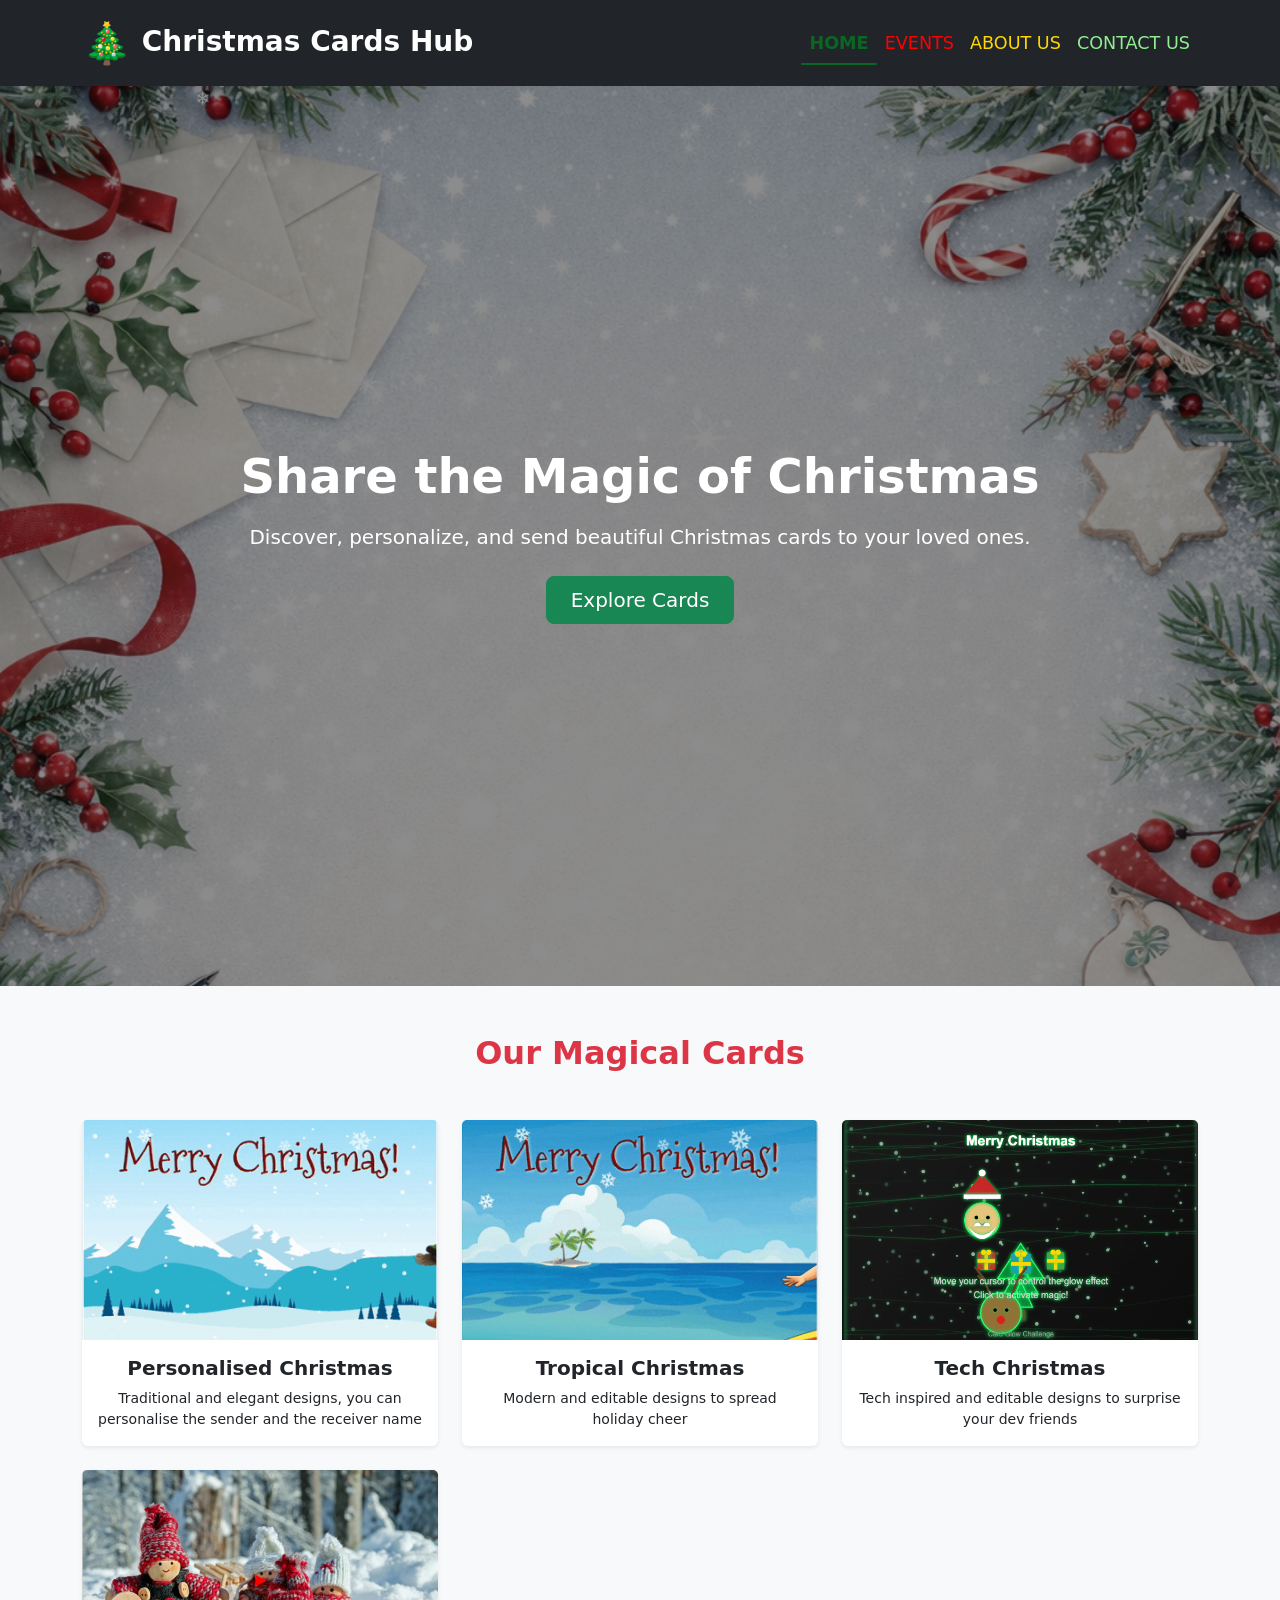
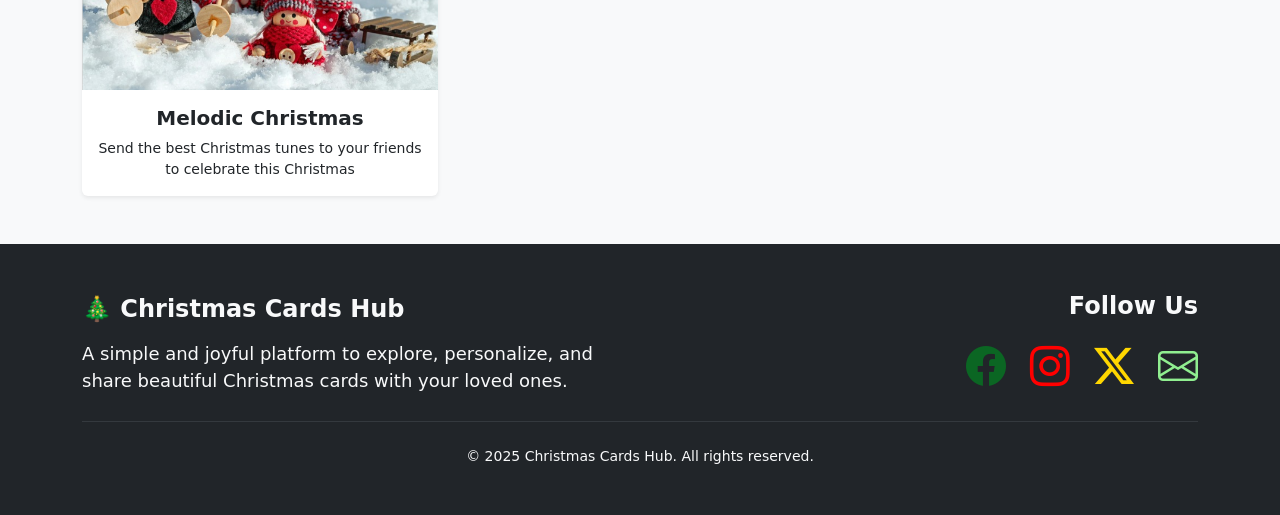
==== commit 94f21e81: "add the tech card preview to index" ====
--- a/index.html
+++ b/index.html
@@ -1,13 +1,19 @@
 <!DOCTYPE html>
 <html lang="en">
-
 <head>
   <meta charset="UTF-8">
   <meta name="viewport" content="width=device-width, initial-scale=1.0">
 
-  <link href="https://cdn.jsdelivr.net/npm/bootstrap@5.3.8/dist/css/bootstrap.min.css" rel="stylesheet"
-    integrity="sha384-sRIl4kxILFvY47J16cr9ZwB07vP4J8+LH7qKQnuqkuIAvNWLzeN8tE5YBujZqJLB" crossorigin="anonymous">
-  <link href="https://cdn.jsdelivr.net/npm/bootstrap-icons@1.11.3/font/bootstrap-icons.css" rel="stylesheet">
+  <link
+    href="https://cdn.jsdelivr.net/npm/bootstrap@5.3.8/dist/css/bootstrap.min.css"
+    rel="stylesheet"
+    integrity="sha384-sRIl4kxILFvY47J16cr9ZwB07vP4J8+LH7qKQnuqkuIAvNWLzeN8tE5YBujZqJLB"
+    crossorigin="anonymous"
+  >
+  <link
+    href="https://cdn.jsdelivr.net/npm/bootstrap-icons@1.11.3/font/bootstrap-icons.css"
+    rel="stylesheet"
+  >
   <link rel="stylesheet" href="assets/css/main.css">
 
   <title>HOME - Christmas Cards Hub</title>
@@ -48,8 +54,7 @@
     <!-- Hero Section -->
     <section class="hero-section position-relative text-center text-white">
       <div class="hero-overlay"></div>
-      <div class="container position-relative hero-content d-flex justify-content-center align-items-center flex-column"
-        style="min-height: 100vh;">
+      <div class="container position-relative hero-content d-flex justify-content-center align-items-center flex-column" style="min-height: 100vh;">
         <h1 class="display-5 fw-bold mb-3">Share the Magic of Christmas</h1>
         <p class="lead mb-4">Discover, personalize, and send beautiful Christmas cards to your loved ones.</p>
         <a href="#our-magical-cards" class="btn btn-success btn-lg px-4">Explore Cards</a>
@@ -63,10 +68,11 @@
           <h2 class="fw-bold text-danger">Our Magical Cards</h2>
         </div>
         <div class="row g-4">
+          <!-- CARD -->
           <div class="col-sm-6 col-lg-4">
             <a href="editable-card1.html" class="text-decoration-none">
               <div class="card h-100 shadow-sm border-0">
-                <img src="assets/images/cards/tree-card-preview.gif" class="card-img-top" alt="Classic Christmas Card">
+                <img src="assets/images/cards/tree-card-preview.gif" loading="lazy" class="card-img-top" alt="Classic Christmas Card">
                 <div class="card-body text-center">
                   <h5 class="card-title">Personalised Christmas</h5>
                   <p class="card-text small">Traditional and elegant designs, you can personalise the sender and the receiver name</p>
@@ -74,17 +80,47 @@
               </div>
             </a>
           </div>
+
+          <!-- CARD -->
           <div class="col-sm-6 col-lg-4">
             <a href="editable-card2.html" class="text-decoration-none">
               <div class="card h-100 shadow-sm border-0">
-                <img src="assets/images/cards/santa-card-preview.gif" class="card-img-top" alt="Classic Christmas Card">
+                <img src="assets/images/cards/santa-card-preview.gif" loading="lazy" class="card-img-top" alt="Tropical Christmas Card">
                 <div class="card-body text-center">
                   <h5 class="card-title">Tropical Christmas</h5>
-                  <p class="card-text small">Moder and editable designs to spread holiday cheer</p>
-                </div>
-              </div>
-            </a>
-          </div>
+                  <p class="card-text small">Modern and editable designs to spread holiday cheer</p>
+                </div>
+              </div>
+            </a>
+          </div>
+
+          <!-- CARD -->
+          <div class="col-sm-6 col-lg-4">
+            <a href="editable-card2.html" class="text-decoration-none">
+              <div class="card h-100 shadow-sm border-0">
+                <img src="assets/images/cards/tech-card-preview.gif" loading="lazy" class="card-img-top" alt="Tech Christmas Card">
+                <div class="card-body text-center">
+                  <h5 class="card-title">Tech Christmas</h5>
+                  <p class="card-text small">Tech inspired and editable designs to surprise your dev friends</p>
+                </div>
+              </div>
+            </a>
+          </div>
+
+          <!-- CARD -->
+          <div class="col-sm-6 col-lg-4">
+            <a href="editable-card2.html" class="text-decoration-none">
+              <div class="card h-100 shadow-sm border-0">
+                <img src="assets/images/cards/sound-card-preview.png" loading="lazy" class="card-img-top" alt="Melodic Christmas Card">
+                <div class="card-body text-center">
+                  <h5 class="card-title">Melodic Christmas</h5>
+                  <p class="card-text small">Send the best Christmas tunes to your friends to celebrate this Christmas</p>
+                </div>
+              </div>
+            </a>
+          </div>
+
+
         </div>
       </div>
     </section>
@@ -170,16 +206,13 @@
       <div class="row align-items-center gy-4">
         <div class="col-md-6 text-center text-md-start">
           <h5 class="footer-title mb-3">🎄 Christmas Cards Hub</h5>
-          <p class="footer-text mb-0">A simple and joyful platform to explore, personalize, and share beautiful
-            Christmas cards with your loved ones.</p>
+          <p class="footer-text mb-0">A simple and joyful platform to explore, personalize, and share beautiful Christmas cards with your loved ones.</p>
         </div>
         <div class="col-md-6 text-center text-md-end">
           <h5 class="footer-title mb-3">Follow Us</h5>
           <div class="d-flex justify-content-center justify-content-md-end gap-4">
-            <a href="https://www.facebook.com/" class="footer-icon" aria-label="Facebook"><i
-                class="bi bi-facebook"></i></a>
-            <a href="https://www.instagram.com/" class="footer-icon" aria-label="Instagram"><i
-                class="bi bi-instagram"></i></a>
+            <a href="https://www.facebook.com/" class="footer-icon" aria-label="Facebook"><i class="bi bi-facebook"></i></a>
+            <a href="https://www.instagram.com/" class="footer-icon" aria-label="Instagram"><i class="bi bi-instagram"></i></a>
             <a href="https://x.com/" class="footer-icon" aria-label="Twitter"><i class="bi bi-twitter-x"></i></a>
             <a href="mailto:test@test.test" class="footer-icon" aria-label="Email"><i class="bi bi-envelope"></i></a>
           </div>
@@ -190,12 +223,9 @@
     </div>
   </footer>
 
-  <script src="https://cdn.jsdelivr.net/npm/bootstrap@5.3.8/dist/js/bootstrap.bundle.min.js"
-    integrity="sha384-FKyoEForCGlyvwx9Hj09JcYn3nv7wiPVlz7YYwJrWVcXK/BmnVDxM+D2scQbITxI"
-    crossorigin="anonymous"></script>
+  <script src="https://cdn.jsdelivr.net/npm/bootstrap@5.3.8/dist/js/bootstrap.bundle.min.js" integrity="sha384-FKyoEForCGlyvwx9Hj09JcYn3nv7wiPVlz7YYwJrWVcXK/BmnVDxM+D2scQbITxI" crossorigin="anonymous"></script>
   <script src="assets/js/main.js"></script>
     <script src="assets/js/contact-modal.js"></script>
 
 </body>
-
-</html>+</html>
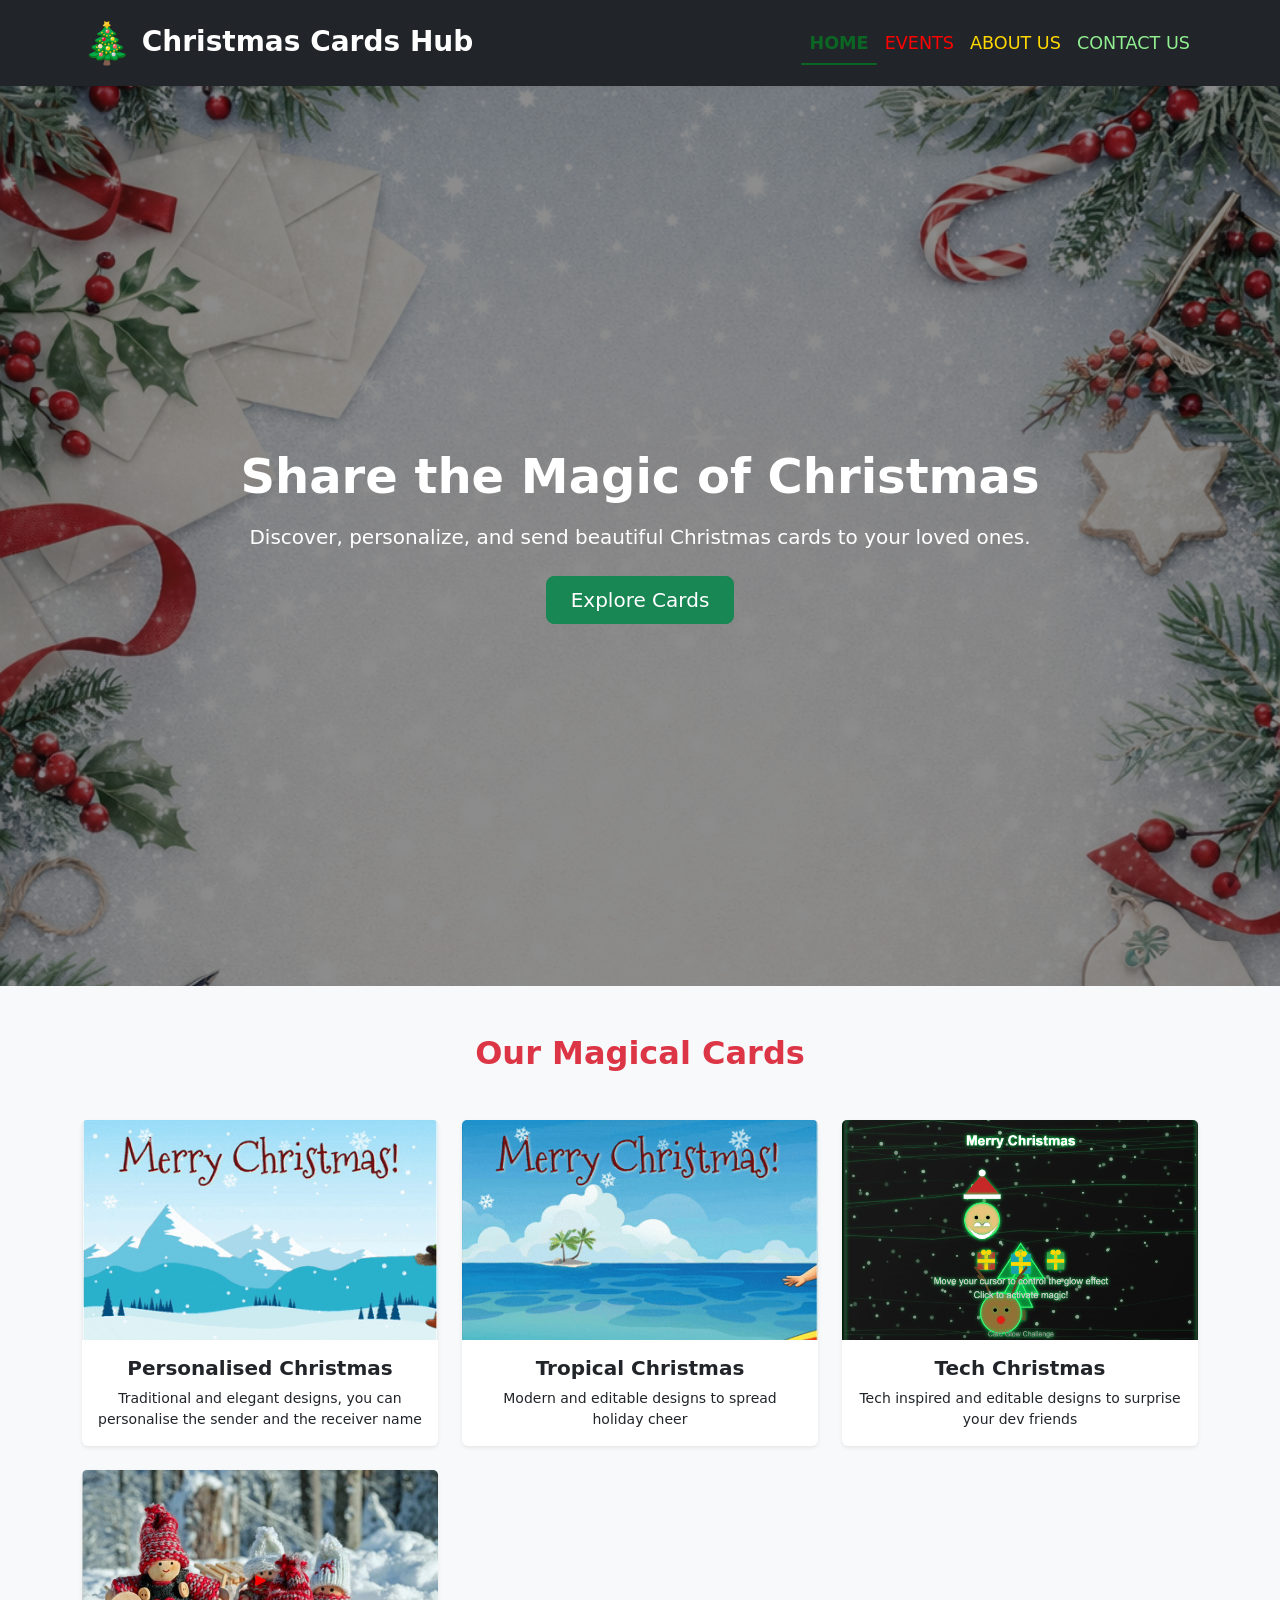
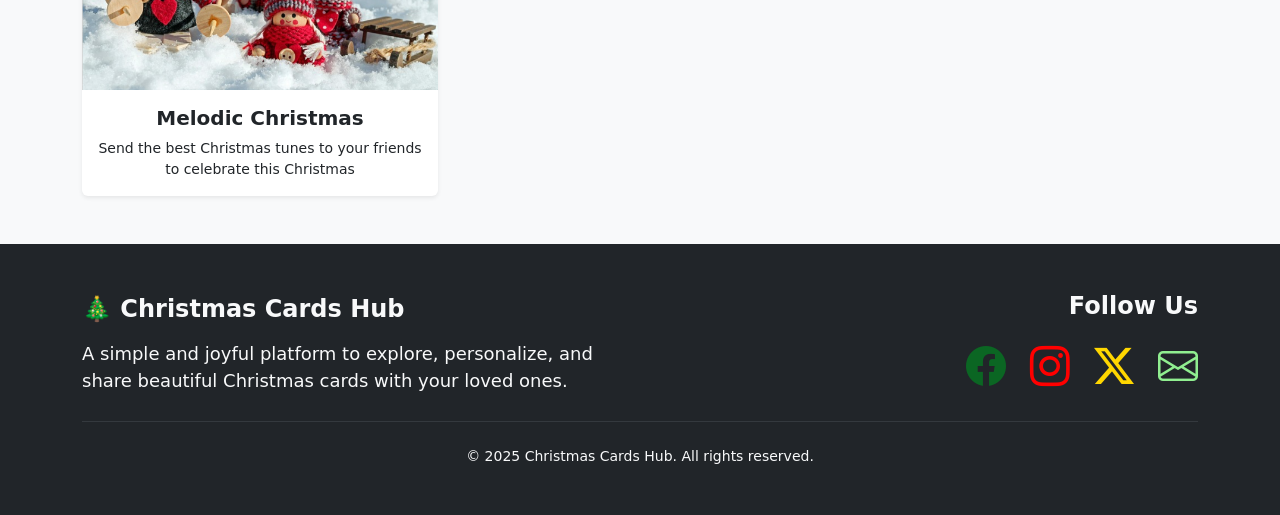
==== commit 6fbe41c2: "merging FILI PART" ====
--- a/index.html
+++ b/index.html
@@ -1,19 +1,13 @@
 <!DOCTYPE html>
 <html lang="en">
+
 <head>
   <meta charset="UTF-8">
   <meta name="viewport" content="width=device-width, initial-scale=1.0">
 
-  <link
-    href="https://cdn.jsdelivr.net/npm/bootstrap@5.3.8/dist/css/bootstrap.min.css"
-    rel="stylesheet"
-    integrity="sha384-sRIl4kxILFvY47J16cr9ZwB07vP4J8+LH7qKQnuqkuIAvNWLzeN8tE5YBujZqJLB"
-    crossorigin="anonymous"
-  >
-  <link
-    href="https://cdn.jsdelivr.net/npm/bootstrap-icons@1.11.3/font/bootstrap-icons.css"
-    rel="stylesheet"
-  >
+  <link href="https://cdn.jsdelivr.net/npm/bootstrap@5.3.8/dist/css/bootstrap.min.css" rel="stylesheet"
+    integrity="sha384-sRIl4kxILFvY47J16cr9ZwB07vP4J8+LH7qKQnuqkuIAvNWLzeN8tE5YBujZqJLB" crossorigin="anonymous">
+  <link href="https://cdn.jsdelivr.net/npm/bootstrap-icons@1.11.3/font/bootstrap-icons.css" rel="stylesheet">
   <link rel="stylesheet" href="assets/css/main.css">
 
   <title>HOME - Christmas Cards Hub</title>
@@ -54,7 +48,8 @@
     <!-- Hero Section -->
     <section class="hero-section position-relative text-center text-white">
       <div class="hero-overlay"></div>
-      <div class="container position-relative hero-content d-flex justify-content-center align-items-center flex-column" style="min-height: 100vh;">
+      <div class="container position-relative hero-content d-flex justify-content-center align-items-center flex-column"
+        style="min-height: 100vh;">
         <h1 class="display-5 fw-bold mb-3">Share the Magic of Christmas</h1>
         <p class="lead mb-4">Discover, personalize, and send beautiful Christmas cards to your loved ones.</p>
         <a href="#our-magical-cards" class="btn btn-success btn-lg px-4">Explore Cards</a>
@@ -206,13 +201,16 @@
       <div class="row align-items-center gy-4">
         <div class="col-md-6 text-center text-md-start">
           <h5 class="footer-title mb-3">🎄 Christmas Cards Hub</h5>
-          <p class="footer-text mb-0">A simple and joyful platform to explore, personalize, and share beautiful Christmas cards with your loved ones.</p>
+          <p class="footer-text mb-0">A simple and joyful platform to explore, personalize, and share beautiful
+            Christmas cards with your loved ones.</p>
         </div>
         <div class="col-md-6 text-center text-md-end">
           <h5 class="footer-title mb-3">Follow Us</h5>
           <div class="d-flex justify-content-center justify-content-md-end gap-4">
-            <a href="https://www.facebook.com/" class="footer-icon" aria-label="Facebook"><i class="bi bi-facebook"></i></a>
-            <a href="https://www.instagram.com/" class="footer-icon" aria-label="Instagram"><i class="bi bi-instagram"></i></a>
+            <a href="https://www.facebook.com/" class="footer-icon" aria-label="Facebook"><i
+                class="bi bi-facebook"></i></a>
+            <a href="https://www.instagram.com/" class="footer-icon" aria-label="Instagram"><i
+                class="bi bi-instagram"></i></a>
             <a href="https://x.com/" class="footer-icon" aria-label="Twitter"><i class="bi bi-twitter-x"></i></a>
             <a href="mailto:test@test.test" class="footer-icon" aria-label="Email"><i class="bi bi-envelope"></i></a>
           </div>
@@ -223,9 +221,12 @@
     </div>
   </footer>
 
-  <script src="https://cdn.jsdelivr.net/npm/bootstrap@5.3.8/dist/js/bootstrap.bundle.min.js" integrity="sha384-FKyoEForCGlyvwx9Hj09JcYn3nv7wiPVlz7YYwJrWVcXK/BmnVDxM+D2scQbITxI" crossorigin="anonymous"></script>
+  <script src="https://cdn.jsdelivr.net/npm/bootstrap@5.3.8/dist/js/bootstrap.bundle.min.js"
+    integrity="sha384-FKyoEForCGlyvwx9Hj09JcYn3nv7wiPVlz7YYwJrWVcXK/BmnVDxM+D2scQbITxI"
+    crossorigin="anonymous"></script>
   <script src="assets/js/main.js"></script>
     <script src="assets/js/contact-modal.js"></script>
 
 </body>
-</html>
+
+</html>
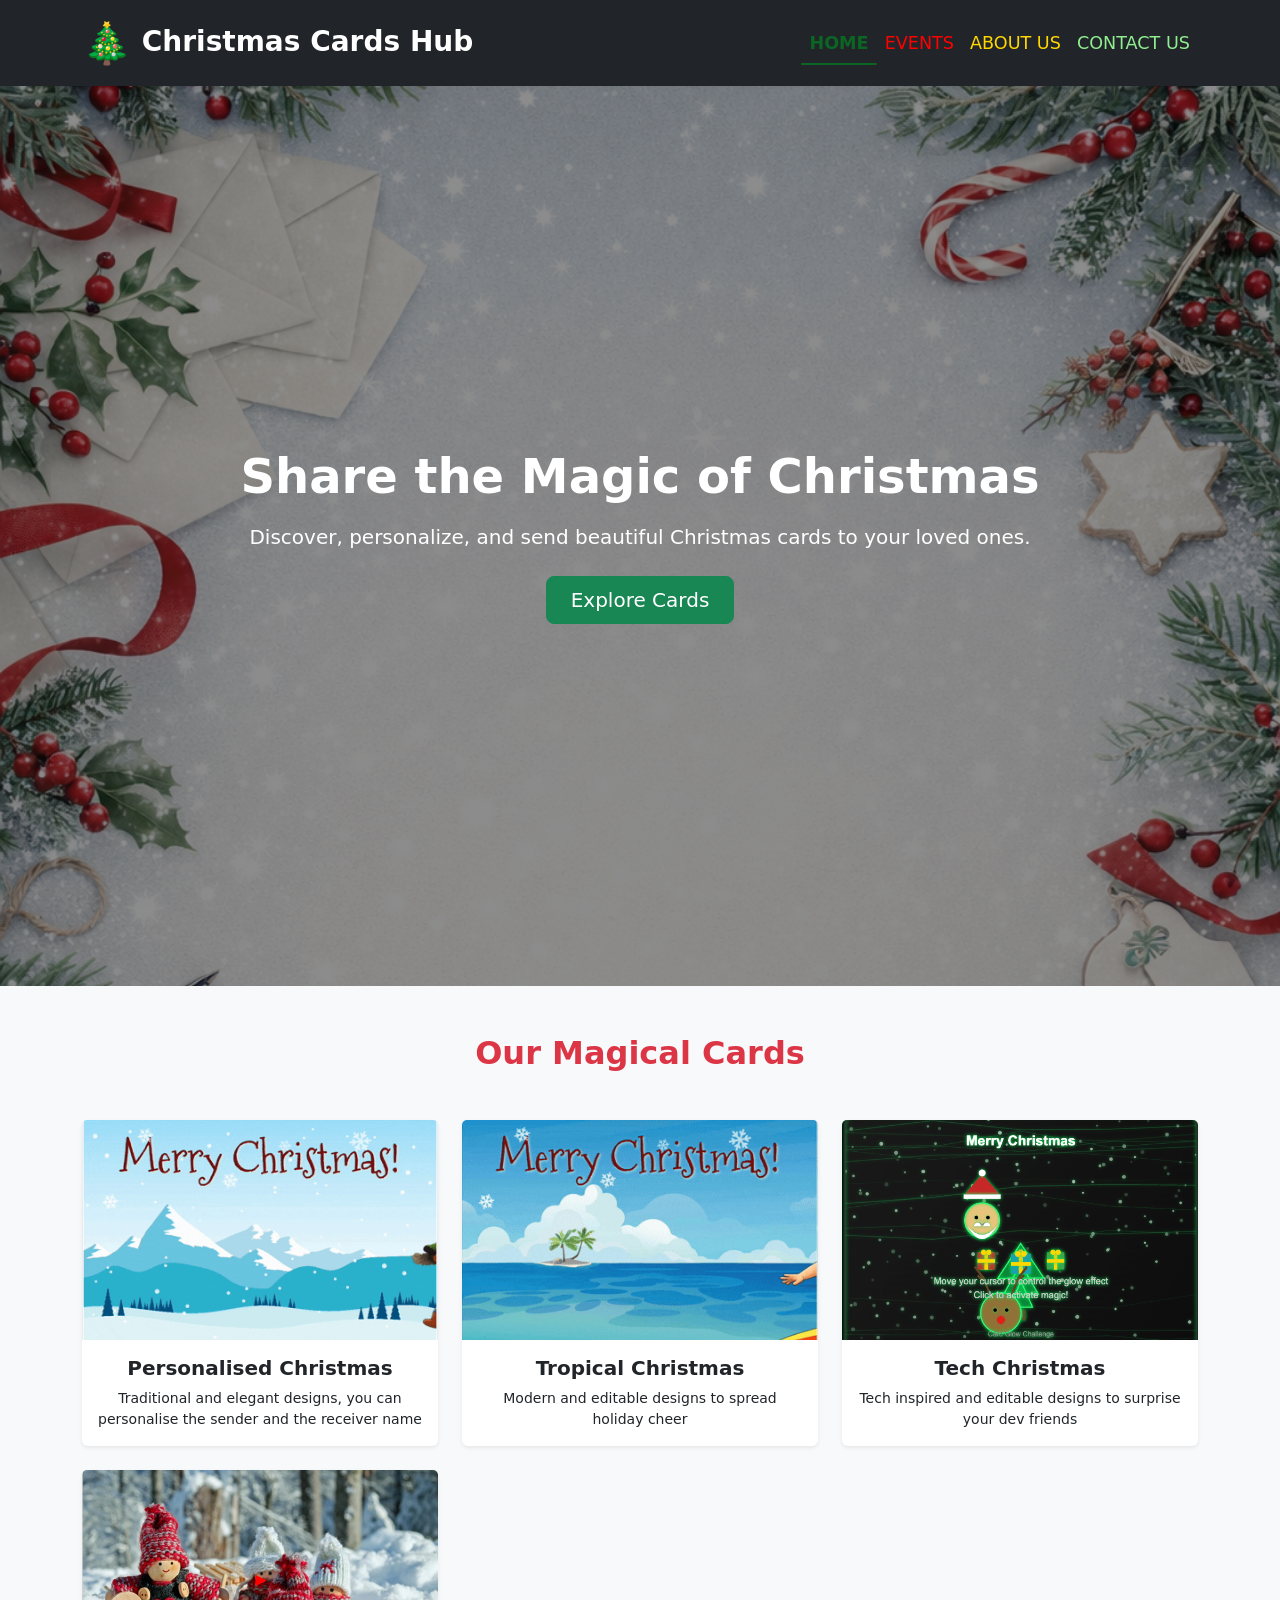
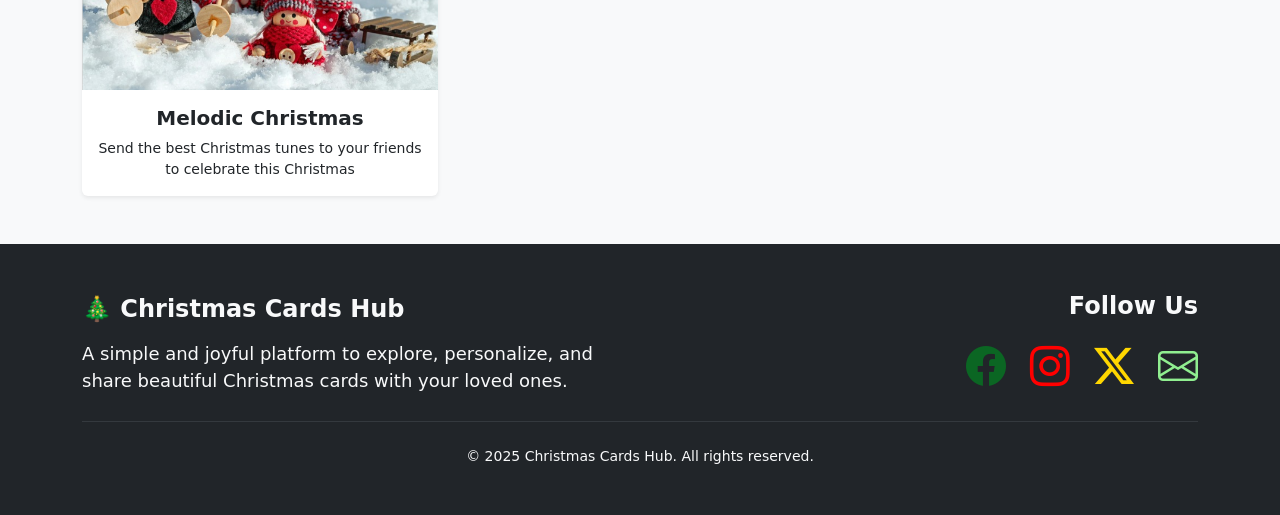
==== commit d53f6454: "fixed the links from preview to card pages" ====
--- a/index.html
+++ b/index.html
@@ -91,7 +91,7 @@
 
           <!-- CARD -->
           <div class="col-sm-6 col-lg-4">
-            <a href="editable-card2.html" class="text-decoration-none">
+            <a href="cards2d.html" class="text-decoration-none">
               <div class="card h-100 shadow-sm border-0">
                 <img src="assets/images/cards/tech-card-preview.gif" loading="lazy" class="card-img-top" alt="Tech Christmas Card">
                 <div class="card-body text-center">
@@ -104,7 +104,7 @@
 
           <!-- CARD -->
           <div class="col-sm-6 col-lg-4">
-            <a href="editable-card2.html" class="text-decoration-none">
+            <a href="hana-audio-card.html" class="text-decoration-none">
               <div class="card h-100 shadow-sm border-0">
                 <img src="assets/images/cards/sound-card-preview.png" loading="lazy" class="card-img-top" alt="Melodic Christmas Card">
                 <div class="card-body text-center">
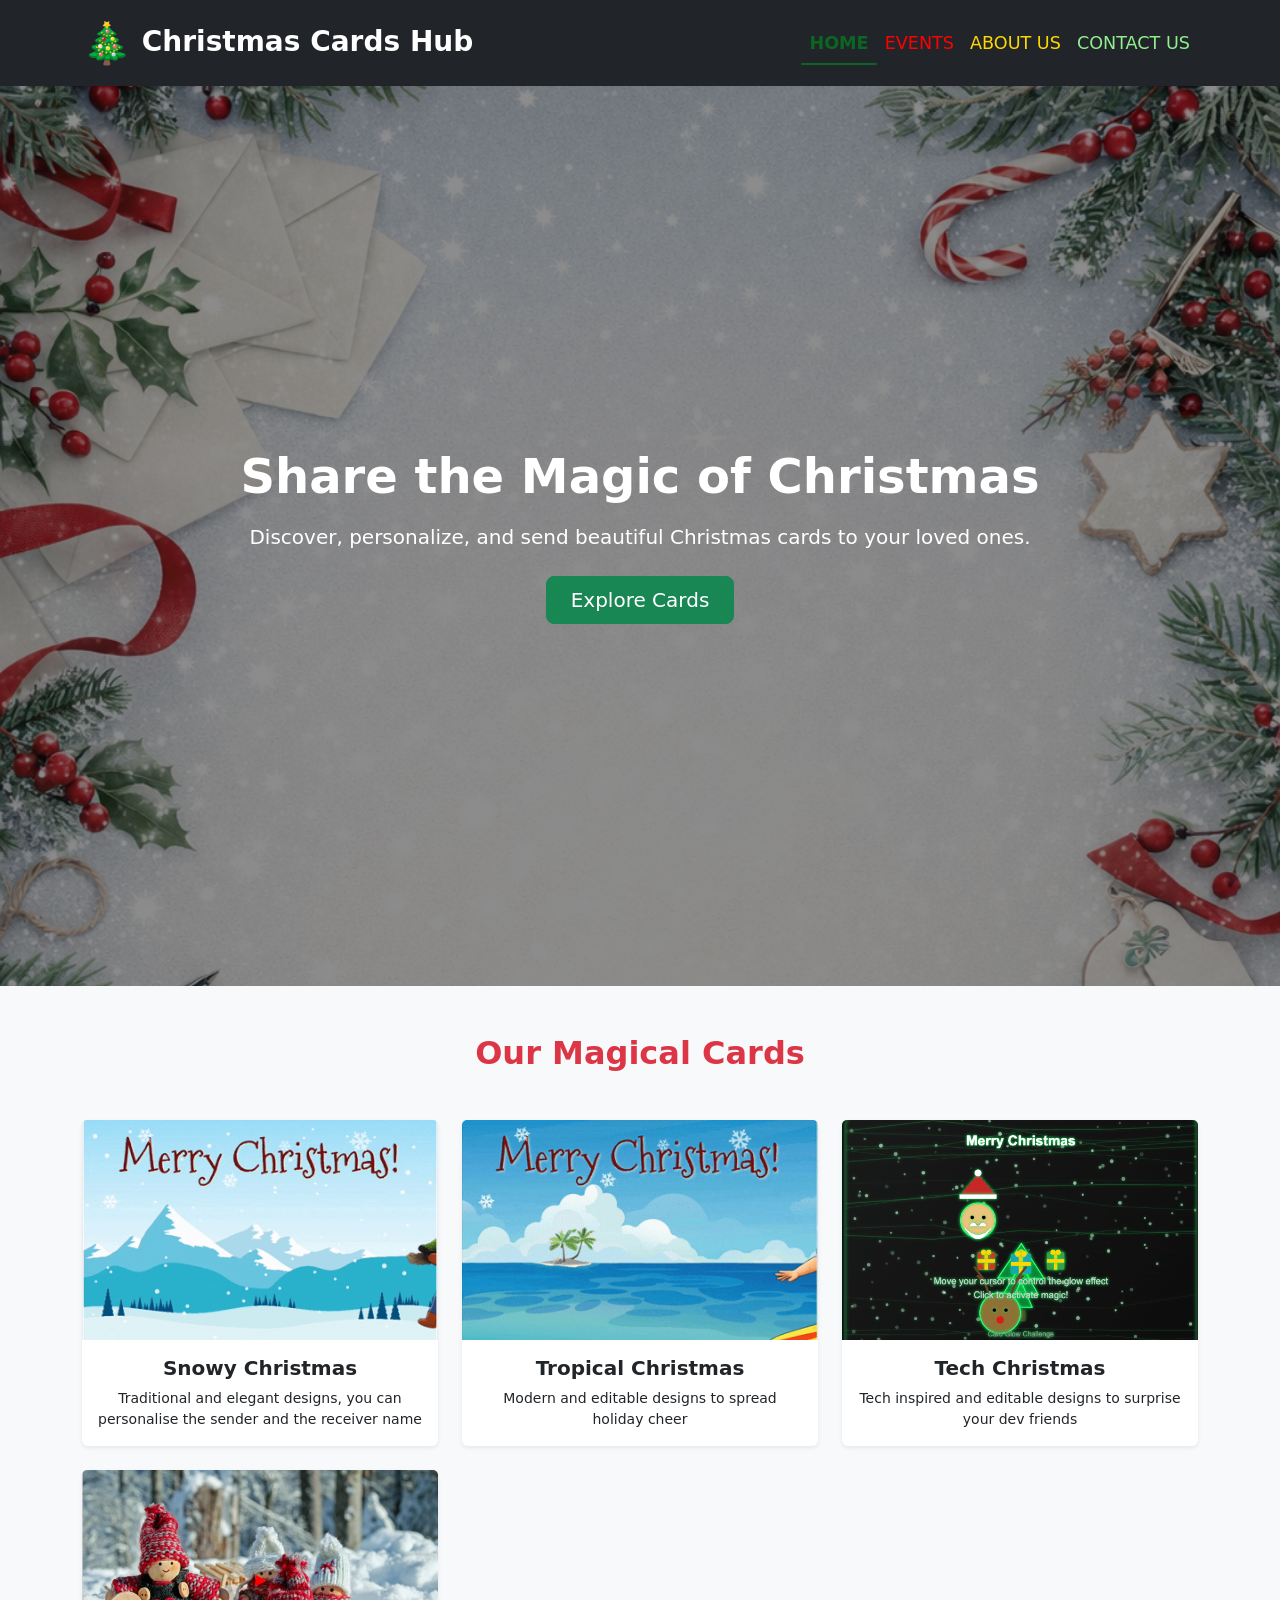
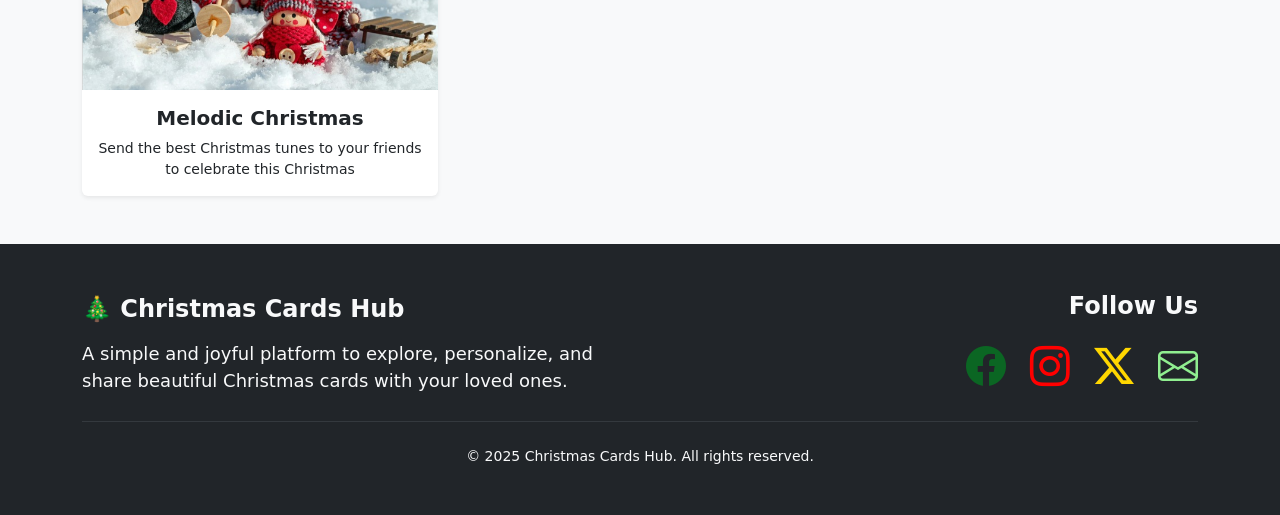
==== commit 4953526b: "fixed the toast message in all pages" ====
--- a/index.html
+++ b/index.html
@@ -69,7 +69,7 @@
               <div class="card h-100 shadow-sm border-0">
                 <img src="assets/images/cards/tree-card-preview.gif" loading="lazy" class="card-img-top" alt="Classic Christmas Card">
                 <div class="card-body text-center">
-                  <h5 class="card-title">Personalised Christmas</h5>
+                  <h5 class="card-title">Snowy Christmas</h5>
                   <p class="card-text small">Traditional and elegant designs, you can personalise the sender and the receiver name</p>
                 </div>
               </div>
@@ -120,12 +120,16 @@
       </div>
     </section>
     </main>
+
+
+  
 
 
     <!-- Contact Modal -->
 <div 
   class="modal fade" 
   id="contactModal" 
+  role="dialog" 
   data-bs-backdrop="static" 
   data-bs-keyboard="false" 
   tabindex="-1" 
@@ -193,7 +197,28 @@
     </div>
   </div>
 </div>
-    
+
+<!-- Success Toast -->
+<div 
+  class="toast align-items-center text-bg-success border-0 position-fixed p-1" 
+  id="successToast" 
+  role="alert" 
+  aria-live="assertive" 
+  aria-atomic="true" 
+  style="top: 82px; right: 1%; display: none;"
+>
+  <div class="d-flex">
+    <div class="toast-body text-center">
+      Thank you for sending us a message!
+    </div>
+    <button 
+      type="button" 
+      class="btn-close btn-close-white me-2 m-auto" 
+      data-bs-dismiss="toast" 
+      aria-label="Close"
+    ></button>
+  </div>
+</div>
 
   <!-- Footer -->
   <footer class="bg-dark text-light mt-auto">
--- a/assets/css/main.css
+++ b/assets/css/main.css
@@ -1,3 +1,73 @@
+/* Back button container spacing and style */
+.back-btn-container {
+  margin-top: 1.5rem;
+  margin-bottom: 1rem;
+}
+
+.btn.btn-light.back-btn-styled {
+  box-shadow: 0 2px 8px rgba(0,0,0,0.08);
+  border: 1.5px solid #0B6623;
+  color: #0B6623;
+  font-weight: 500;
+  transition: background 0.2s, color 0.2s, border 0.2s;
+}
+.btn.btn-light.back-btn-styled:hover, .btn.btn-light.back-btn-styled:focus {
+  background: #0B6623;
+  color: #fff;
+  border-color: #0B6623;
+}
+/* ------------------- Back Button Styles ------------------- */
+.back-btn:hover, .back-btn:focus {
+  background: #0B6623;
+  color: #fff;
+  box-shadow: 0 4px 16px rgba(0,0,0,0.12);
+}
+
+@media (max-width: 767px) {
+  .back-btn {
+    width: 2rem;
+    height: 2rem;
+    font-size: 1rem;
+    top: 0.5rem;
+    left: 0.5rem;
+    border-width: 1.5px;
+  }
+}
+
+@media (min-width: 768px) and (max-width: 991px) {
+  .back-btn {
+    width: 2.25rem;
+    height: 2.25rem;
+    font-size: 1.1rem;
+    top: 0.75rem;
+    left: 0.75rem;
+    border-width: 2px;
+  }
+}
+/* ------------------- Back Button Styles ------------------- */
+.back-btn {
+  z-index: 10;
+  border-radius: 50%;
+  width: 2.5rem;
+  height: 2.5rem;
+  display: flex;
+  align-items: center;
+  justify-content: center;
+  font-size: 1.25rem;
+  box-shadow: 0 2px 8px rgba(0,0,0,0.08);
+  transition: background 0.2s, box-shadow 0.2s, color 0.2s;
+  position: absolute;
+  top: 1rem;
+  left: 1rem;
+  background: #fff;
+  color: #0B6623;
+  border: 2px solid #0B6623;
+}
+.back-btn:hover, .back-btn:focus {
+  background: #0B6623;
+  color: #fff;
+  box-shadow: 0 4px 16px rgba(0,0,0,0.12);
+}
 /* ------------------- Layout Visualisation ------------------- */
 
 /* .container div,
@@ -335,7 +405,20 @@
   opacity: 0;
   transition: opacity 0.5s ease;
   background-color: #f4eaeaff;
-
+  overflow: hidden; /* Prevents ::before overflow if any */
+}
+
+.screen-message::before {
+  content: "";
+  position: absolute;
+  top: 0;
+  left: 0;
+  width: 100%;
+  height: 100%;
+  background: url("../images/doll-figures.jpg") center 7% / cover no-repeat;
+  opacity: 0.2; /* Adjust this value to control the background's transparency */
+  z-index: -1; /* Ensures it stays behind the content */
+  transition: opacity 0.9s ease; /* Optional transition for a smooth effect */
 }
 
 .card-img {
@@ -467,6 +550,13 @@
   animation: appearText 20s linear forwards;
 }
 
+/* ------------------- Team Section ------------------- */
+.team-photo {
+  width: 160px;
+  height: 160px;
+  object-fit: cover;
+}
+
 @keyframes appearText {
   0% {
     opacity: 0;
@@ -978,8 +1068,8 @@
    .form-control {
     width: 400px !important;
   }
-}
-
-
-
-
+
+
+
+
+
